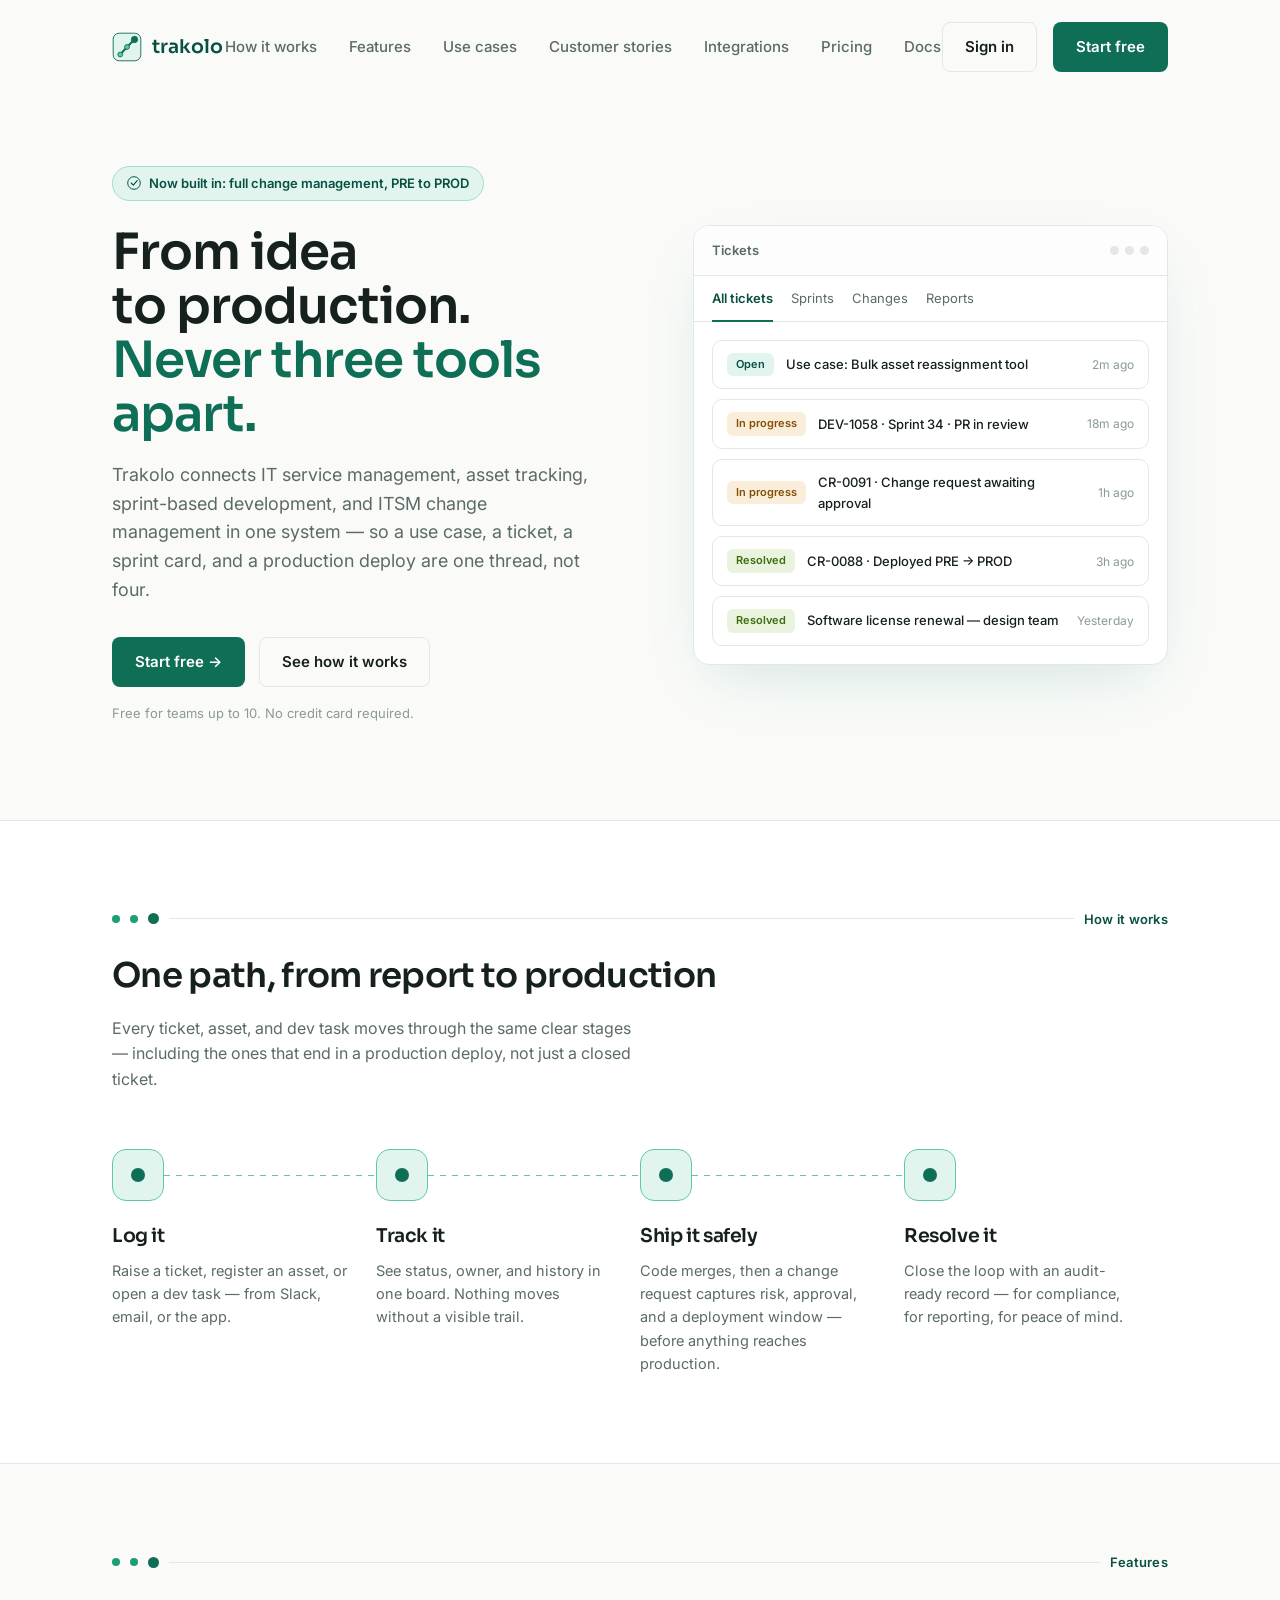
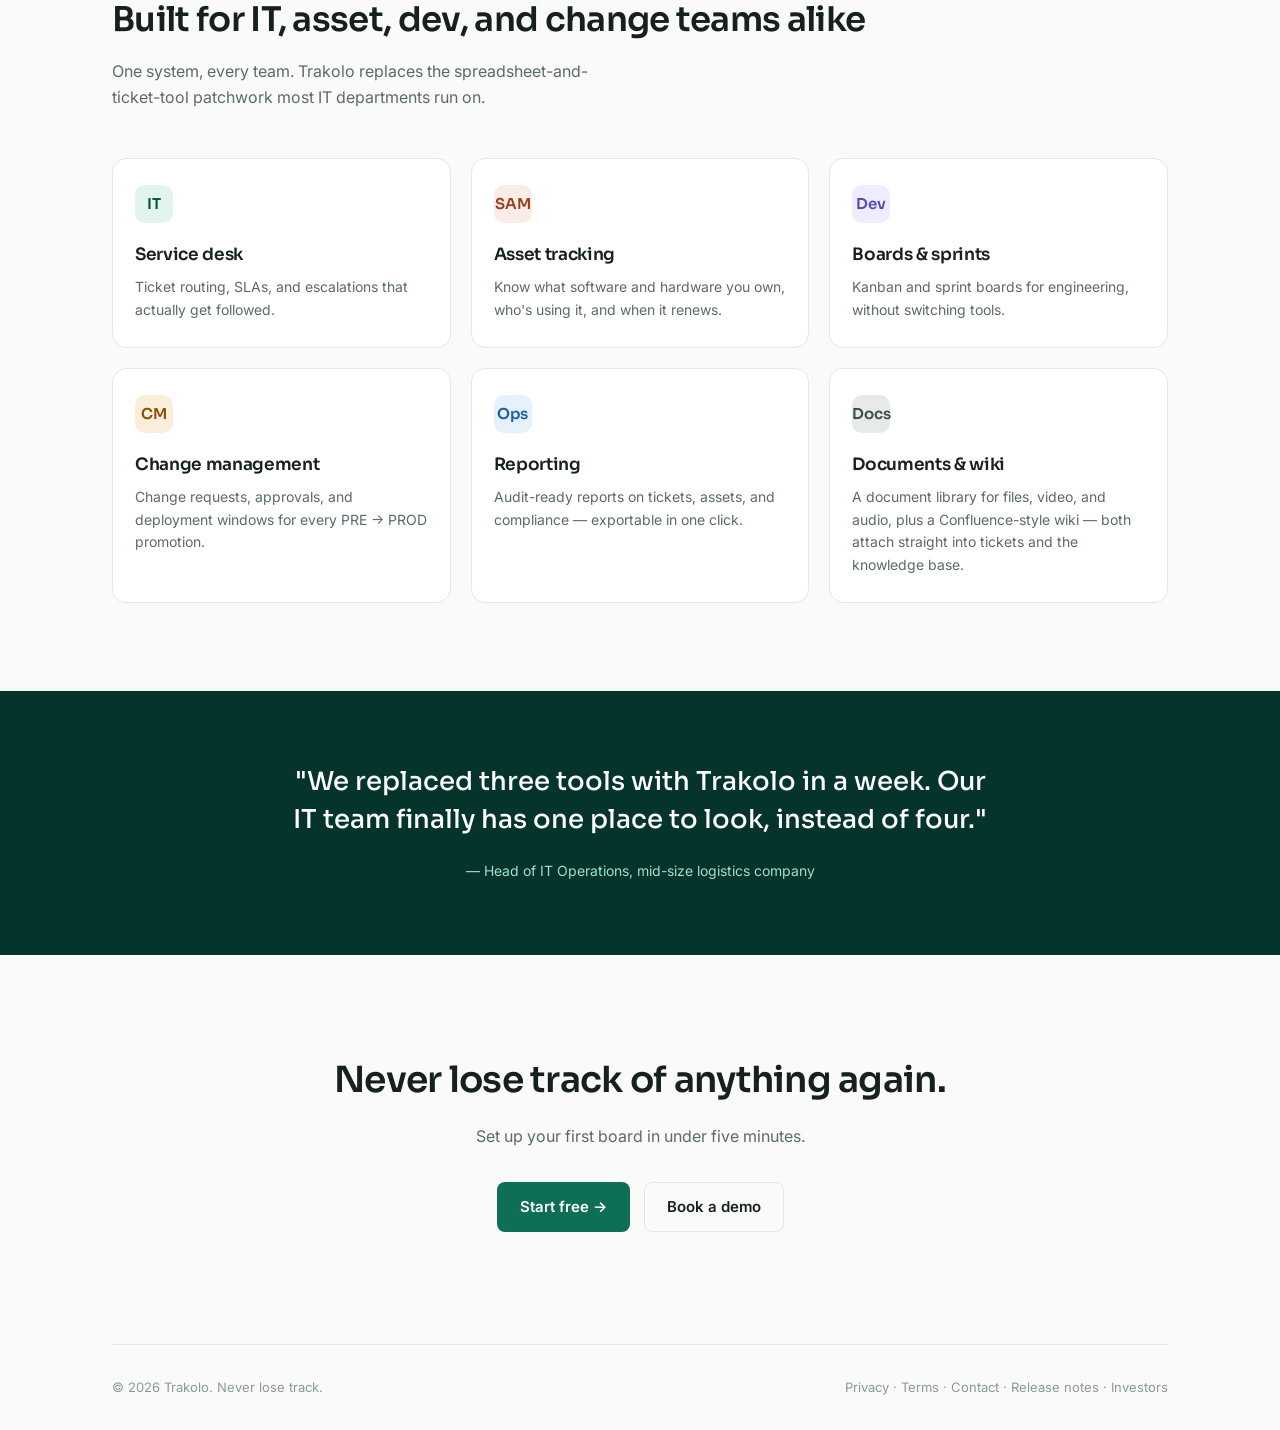
==== index.html @ cc6a061b "Add marketing website content, ported from the product mockup Pages: index, how-it-works, features, " ====
<!DOCTYPE html>
<html lang="en">
<head>
<meta charset="UTF-8">
<meta name="viewport" content="width=device-width, initial-scale=1.0">
<title>Trakolo — Never lose track</title>
<link rel="preconnect" href="https://fonts.googleapis.com">
<link rel="stylesheet" href="https://fonts.googleapis.com/css2?family=Sora:wght@500;600;700&family=Inter:wght@400;500;600&display=swap">
<style>
  :root {
    --ink: #16211D;
    --ink-soft: #5B6B65;
    --ink-faint: #8B9A94;
    --paper: #FAFBF9;
    --panel: #FFFFFF;
    --line: #E3E8E4;
    --teal-900: #04342C;
    --teal-800: #085041;
    --teal-600: #0F6E56;
    --teal-400: #1D9E75;
    --teal-200: #5DCAA5;
    --teal-100: #9FE1CB;
    --teal-50: #E1F5EE;
    --coral: #D85A30;
  }
  * { box-sizing: border-box; margin: 0; padding: 0; }
  html { scroll-behavior: smooth; }
  @media (prefers-reduced-motion: reduce) {
    html { scroll-behavior: auto; }
    * { animation: none !important; transition: none !important; }
  }
  body {
    font-family: 'Inter', -apple-system, BlinkMacSystemFont, 'Segoe UI', sans-serif;
    background: var(--paper);
    color: var(--ink);
    line-height: 1.6;
  }
  a { color: inherit; text-decoration: none; }
  :focus-visible { outline: 2px solid var(--teal-600); outline-offset: 3px; }
  .wrap { max-width: 1120px; margin: 0 auto; padding: 0 32px; }
  h1, h2, h3 { font-family: 'Sora', sans-serif; font-weight: 600; letter-spacing: -0.02em; }
  .btn {
    display: inline-flex; align-items: center; gap: 8px;
    padding: 12px 22px; border-radius: 8px; font-weight: 600; font-size: 15px;
    border: 1.5px solid transparent; cursor: pointer;
  }
  .btn-primary { background: var(--teal-600); color: #fff; }
  .btn-primary:hover { background: var(--teal-800); }
  .btn-ghost { border-color: var(--line); color: var(--ink); background: transparent; }
  .btn-ghost:hover { border-color: var(--teal-600); color: var(--teal-600); }

  /* Nav */
  nav {
    display: flex; align-items: center; justify-content: space-between;
    padding: 22px 0; position: relative;
  }
  .logo { display: flex; align-items: center; gap: 10px; font-weight: 600; font-size: 19px; color: var(--teal-800); font-family: 'Sora', sans-serif; }
  .nav-links { display: flex; gap: 32px; font-size: 15px; color: var(--ink-soft); font-weight: 500; }
  .nav-actions { display: flex; align-items: center; gap: 16px; }
  .nav-toggle { display: none; background: none; border: 1px solid var(--line); border-radius: 8px; font-size: 18px; line-height: 1; width: 40px; height: 40px; align-items: center; justify-content: center; cursor: pointer; color: var(--ink); }
  .nav-signin-mobile { display: none; }

  /* Hero */
  .hero {
    padding: 72px 0 96px;
    position: relative;
    overflow: hidden;
  }
  .hero-inner {
    display: grid; grid-template-columns: 1.05fr 0.95fr; gap: 56px; align-items: center;
  }
  .eyebrow {
    display: inline-flex; align-items: center; gap: 8px;
    font-size: 13px; font-weight: 600; color: var(--teal-800);
    background: var(--teal-50); border: 1px solid var(--teal-100);
    padding: 6px 14px; border-radius: 999px; margin-bottom: 24px;
  }
  .hero h1 { font-size: 50px; line-height: 1.08; margin-bottom: 20px; }
  .hero h1 span { color: var(--teal-600); }
  .hero p.lead { font-size: 18px; color: var(--ink-soft); max-width: 480px; margin-bottom: 32px; }
  .hero-actions { display: flex; gap: 14px; margin-bottom: 16px; }
  .hero-note { font-size: 13px; color: var(--ink-faint); }

  /* Hero visual: dashboard mock */
  .hero-visual {
    background: var(--panel); border: 1px solid var(--line); border-radius: 16px;
    box-shadow: 0 24px 60px -20px rgba(15, 110, 86, 0.18);
    overflow: hidden;
  }
  .mock-header {
    display: flex; align-items: center; justify-content: space-between;
    padding: 14px 18px; border-bottom: 1px solid var(--line); background: #FCFDFC;
  }
  .mock-header .dots { display: flex; gap: 6px; }
  .mock-header .dots span { width: 9px; height: 9px; border-radius: 50%; background: var(--line); }
  .mock-tabs { display: flex; gap: 18px; padding: 12px 18px; border-bottom: 1px solid var(--line); font-size: 13px; color: var(--ink-soft); }
  .mock-tabs .active { color: var(--teal-800); font-weight: 600; border-bottom: 2px solid var(--teal-600); padding-bottom: 8px; margin-bottom: -13px; }
  .mock-body { padding: 18px; display: flex; flex-direction: column; gap: 10px; }
  .mock-row {
    display: flex; align-items: center; gap: 12px;
    padding: 12px 14px; border: 1px solid var(--line); border-radius: 10px; font-size: 13px;
  }
  .mock-row .badge {
    font-size: 11px; font-weight: 600; padding: 3px 9px; border-radius: 6px;
  }
  .badge-open { background: var(--teal-50); color: var(--teal-800); }
  .badge-progress { background: #FAEEDA; color: #854F0B; }
  .badge-done { background: #EAF3DE; color: #3B6D11; }
  .mock-row .title { flex: 1; color: var(--ink); font-weight: 500; }
  .mock-row .meta { color: var(--ink-faint); font-size: 12px; }

  /* Path signature divider */
  .path-track {
    display: flex; align-items: center; gap: 10px; margin: 0 0 20px;
  }
  .path-track .node { width: 8px; height: 8px; border-radius: 50%; background: var(--teal-400); }
  .path-track .node.end { width: 11px; height: 11px; background: var(--teal-600); }
  .path-track .rule { flex: 1; height: 1px; background: var(--line); }
  .path-track .tag { font-size: 13px; font-weight: 600; color: var(--teal-800); letter-spacing: 0.02em; }

  /* How it works */
  .how {
    padding: 88px 0; background: var(--panel); border-top: 1px solid var(--line); border-bottom: 1px solid var(--line);
  }
  .how h2 { font-size: 34px; margin-bottom: 12px; }
  .how > .wrap > p { color: var(--ink-soft); font-size: 16px; max-width: 520px; margin-bottom: 56px; }
  .stages { display: grid; grid-template-columns: repeat(4, 1fr); gap: 0; position: relative; }
  .stage { position: relative; padding: 0 28px 0 0; }
  .stage-icon {
    width: 52px; height: 52px; border-radius: 14px; background: var(--teal-50); border: 1.5px solid var(--teal-200);
    display: flex; align-items: center; justify-content: center; margin-bottom: 20px; position: relative; z-index: 1;
  }
  .stage-icon .dot { width: 14px; height: 14px; border-radius: 50%; background: var(--teal-600); }
  .stage h3 { font-size: 19px; margin-bottom: 8px; }
  .stage p { font-size: 14.5px; color: var(--ink-soft); }
  .stage-connector {
    position: absolute; top: 26px; left: 52px; right: -28px; height: 1.5px;
    background: repeating-linear-gradient(90deg, var(--teal-200) 0 6px, transparent 6px 12px);
  }
  .stage:last-child .stage-connector { display: none; }

  /* Features */
  .features { padding: 88px 0; }
  .features h2 { font-size: 34px; margin-bottom: 12px; }
  .features > .wrap > p { color: var(--ink-soft); font-size: 16px; max-width: 520px; margin-bottom: 48px; }
  .feature-grid { display: grid; grid-template-columns: repeat(3, 1fr); gap: 20px; }
  @media (max-width: 960px) and (min-width: 861px) {
    .feature-grid { grid-template-columns: repeat(2, 1fr); }
  }
  .feature-card {
    background: var(--panel); border: 1px solid var(--line); border-radius: 14px; padding: 26px 22px;
  }
  .feature-card .fi {
    width: 38px; height: 38px; border-radius: 10px; margin-bottom: 18px;
    display: flex; align-items: center; justify-content: center;
    font-family: 'Sora', sans-serif; font-weight: 600; font-size: 15px;
  }
  .fi-teal { background: var(--teal-50); color: var(--teal-800); }
  .fi-coral { background: #FAECE7; color: #993C1D; }
  .fi-purple { background: #EEEDFE; color: #534AB7; }
  .fi-blue { background: #E6F1FB; color: #185FA5; }
  .fi-amber { background: #FAEEDA; color: #854F0B; }
  .fi-slate { background: #E7EAE9; color: #3A4D46; }
  .feature-card h3 { font-size: 17px; margin-bottom: 8px; }
  .feature-card p { font-size: 14px; color: var(--ink-soft); }

  /* Quote band */
  .quote-band {
    background: var(--teal-900); color: #fff; padding: 72px 0;
  }
  .quote-band .wrap { max-width: 760px; text-align: center; }
  .quote-band blockquote { font-family: 'Sora', sans-serif; font-size: 26px; font-weight: 500; line-height: 1.45; margin-bottom: 22px; }
  .quote-band .attrib { color: var(--teal-100); font-size: 14px; }

  /* Final CTA */
  .cta-final { padding: 96px 0; text-align: center; }
  .cta-final h2 { font-size: 36px; margin-bottom: 16px; }
  .cta-final p { color: var(--ink-soft); font-size: 16px; margin-bottom: 32px; }
  .cta-final .hero-actions { justify-content: center; }

  footer {
    border-top: 1px solid var(--line); padding: 32px 0; 
    display: flex; align-items: center; justify-content: space-between;
    font-size: 13px; color: var(--ink-faint);
  }

  @media (max-width: 860px) {
    .hero-inner { grid-template-columns: 1fr; }
    .hero h1 { font-size: 36px; }
    .stages, .feature-grid { grid-template-columns: 1fr; gap: 32px; }
    .stage-connector { display: none; }
    .nav-toggle { display: inline-flex; }
    .nav-actions .btn-ghost { display: none; }
    .nav-links {
      display: none; flex-direction: column; gap: 0;
      position: absolute; top: 100%; left: 32px; right: 32px;
      background: var(--panel); border: 1px solid var(--line); border-radius: 12px;
      padding: 6px 18px; box-shadow: 0 16px 32px -16px rgba(15,33,25,0.22); z-index: 60;
    }
    .nav-links.open { display: flex; }
    .nav-links a { padding: 13px 0; border-bottom: 1px solid var(--line); }
    .nav-links a:last-child { border-bottom: none; }
    .nav-signin-mobile { display: block; font-weight: 600; color: var(--teal-800); }
  }
</style>
</head>
<body>

<div class="wrap">
  <nav>
    <a href="index.html" class="logo">
      <svg width="30" height="30" viewBox="0 0 200 200"><rect x="8" y="8" width="184" height="184" rx="40" fill="#E1F5EE" stroke="#0F6E56" stroke-width="6"/><path d="M55,150 L100,100 L150,50" fill="none" stroke="#0F6E56" stroke-width="13" stroke-linecap="round" stroke-linejoin="round"/><circle cx="55" cy="150" r="16" fill="#5DCAA5" stroke="#0F6E56" stroke-width="6"/><circle cx="100" cy="100" r="16" fill="#5DCAA5" stroke="#0F6E56" stroke-width="6"/><circle cx="150" cy="50" r="21" fill="#0F6E56" stroke="#0F6E56" stroke-width="6"/></svg>
      trakolo
    </a>
    <div class="nav-links">
      <a href="how-it-works.html">How it works</a>
      <a href="features.html">Features</a>
      <a href="use-cases.html">Use cases</a>
      <a href="customer-stories.html">Customer stories</a>
      <a href="integrations.html">Integrations</a>
      <a href="pricing.html">Pricing</a>
      <a href="docs.html">Docs</a>
      <a href="https://portal.trakolo.com/login" class="nav-signin-mobile">Sign in</a>
    </div>
    <button class="nav-toggle" aria-label="Toggle menu" aria-expanded="false">☰</button>
    <div class="nav-actions">
      <a href="https://portal.trakolo.com/login" class="btn btn-ghost">Sign in</a>
      <a href="https://portal.trakolo.com/login" class="btn btn-primary">Start free</a>
    </div>
  </nav>
</div>

<section class="hero">
  <div class="wrap hero-inner">
    <div>
      <div class="eyebrow">
        <svg width="14" height="14" viewBox="0 0 200 200"><circle cx="100" cy="100" r="90" fill="none" stroke="#085041" stroke-width="14"/><path d="M60,100 L90,130 L145,65" fill="none" stroke="#085041" stroke-width="16" stroke-linecap="round" stroke-linejoin="round"/></svg>
        Now built in: full change management, PRE to PROD
      </div>
      <h1>From idea<br>to production.<br><span>Never three tools apart.</span></h1>
      <p class="lead">Trakolo connects IT service management, asset tracking, sprint-based development, and ITSM change management in one system — so a use case, a ticket, a sprint card, and a production deploy are one thread, not four.</p>
      <div class="hero-actions">
        <a href="https://portal.trakolo.com/login" class="btn btn-primary">Start free →</a>
        <a href="how-it-works.html" class="btn btn-ghost">See how it works</a>
      </div>
      <p class="hero-note">Free for teams up to 10. No credit card required.</p>
    </div>

    <div class="hero-visual">
      <div class="mock-header">
        <span style="font-size:13px; font-weight:600; color:var(--ink-soft);">Tickets</span>
        <div class="dots"><span></span><span></span><span></span></div>
      </div>
      <div class="mock-tabs">
        <span class="active">All tickets</span>
        <span>Sprints</span>
        <span>Changes</span>
        <span>Reports</span>
      </div>
      <div class="mock-body">
        <div class="mock-row"><span class="badge badge-open">Open</span><span class="title">Use case: Bulk asset reassignment tool</span><span class="meta">2m ago</span></div>
        <div class="mock-row"><span class="badge badge-progress">In progress</span><span class="title">DEV-1058 · Sprint 34 · PR in review</span><span class="meta">18m ago</span></div>
        <div class="mock-row"><span class="badge badge-progress">In progress</span><span class="title">CR-0091 · Change request awaiting approval</span><span class="meta">1h ago</span></div>
        <div class="mock-row"><span class="badge badge-done">Resolved</span><span class="title">CR-0088 · Deployed PRE → PROD</span><span class="meta">3h ago</span></div>
        <div class="mock-row"><span class="badge badge-done">Resolved</span><span class="title">Software license renewal — design team</span><span class="meta">Yesterday</span></div>
      </div>
    </div>
  </div>
</section>

<section class="how" id="how">
  <div class="wrap">
    <div class="path-track">
      <div class="node"></div><div class="node"></div><div class="node end"></div>
      <div class="rule"></div>
      <span class="tag">How it works</span>
    </div>
    <h2>One path, from report to production</h2>
    <p>Every ticket, asset, and dev task moves through the same clear stages — including the ones that end in a production deploy, not just a closed ticket.</p>

    <div class="stages">
      <div class="stage">
        <div class="stage-connector"></div>
        <div class="stage-icon"><div class="dot"></div></div>
        <h3>Log it</h3>
        <p>Raise a ticket, register an asset, or open a dev task — from Slack, email, or the app.</p>
      </div>
      <div class="stage">
        <div class="stage-connector"></div>
        <div class="stage-icon"><div class="dot"></div></div>
        <h3>Track it</h3>
        <p>See status, owner, and history in one board. Nothing moves without a visible trail.</p>
      </div>
      <div class="stage">
        <div class="stage-connector"></div>
        <div class="stage-icon"><div class="dot"></div></div>
        <h3>Ship it safely</h3>
        <p>Code merges, then a change request captures risk, approval, and a deployment window — before anything reaches production.</p>
      </div>
      <div class="stage">
        <div class="stage-icon"><div class="dot"></div></div>
        <h3>Resolve it</h3>
        <p>Close the loop with an audit-ready record — for compliance, for reporting, for peace of mind.</p>
      </div>
    </div>
  </div>
</section>

<section class="features" id="features">
  <div class="wrap">
    <div class="path-track">
      <div class="node"></div><div class="node"></div><div class="node end"></div>
      <div class="rule"></div>
      <span class="tag">Features</span>
    </div>
    <h2>Built for IT, asset, dev, and change teams alike</h2>
    <p>One system, every team. Trakolo replaces the spreadsheet-and-ticket-tool patchwork most IT departments run on.</p>

    <div class="feature-grid">
      <div class="feature-card">
        <div class="fi fi-teal">IT</div>
        <h3>Service desk</h3>
        <p>Ticket routing, SLAs, and escalations that actually get followed.</p>
      </div>
      <div class="feature-card">
        <div class="fi fi-coral">SAM</div>
        <h3>Asset tracking</h3>
        <p>Know what software and hardware you own, who's using it, and when it renews.</p>
      </div>
      <div class="feature-card">
        <div class="fi fi-purple">Dev</div>
        <h3>Boards &amp; sprints</h3>
        <p>Kanban and sprint boards for engineering, without switching tools.</p>
      </div>
      <div class="feature-card">
        <div class="fi fi-amber">CM</div>
        <h3>Change management</h3>
        <p>Change requests, approvals, and deployment windows for every PRE → PROD promotion.</p>
      </div>
      <div class="feature-card">
        <div class="fi fi-blue">Ops</div>
        <h3>Reporting</h3>
        <p>Audit-ready reports on tickets, assets, and compliance — exportable in one click.</p>
      </div>
      <div class="feature-card">
        <div class="fi fi-slate">Docs</div>
        <h3>Documents &amp; wiki</h3>
        <p>A document library for files, video, and audio, plus a Confluence-style wiki — both attach straight into tickets and the knowledge base.</p>
      </div>
    </div>
  </div>
</section>

<section class="quote-band">
  <div class="wrap">
    <blockquote>"We replaced three tools with Trakolo in a week. Our IT team finally has one place to look, instead of four."</blockquote>
    <p class="attrib">— Head of IT Operations, mid-size logistics company</p>
  </div>
</section>

<section class="cta-final">
  <div class="wrap">
    <h2>Never lose track of anything again.</h2>
    <p>Set up your first board in under five minutes.</p>
    <div class="hero-actions">
      <a href="https://portal.trakolo.com/login" class="btn btn-primary">Start free →</a>
      <a href="contact.html" class="btn btn-ghost">Book a demo</a>
    </div>
  </div>
</section>

<div class="wrap">
  <footer>
    <span>© 2026 Trakolo. Never lose track.</span>
    <span>Privacy · Terms · Contact · <a href="release-notes.html" style="color:inherit;">Release notes</a> · <a href="investors.html" style="color:inherit;">Investors</a></span>
  </footer>
</div>

<script src="nav.js" defer></script>
</body>
</html>
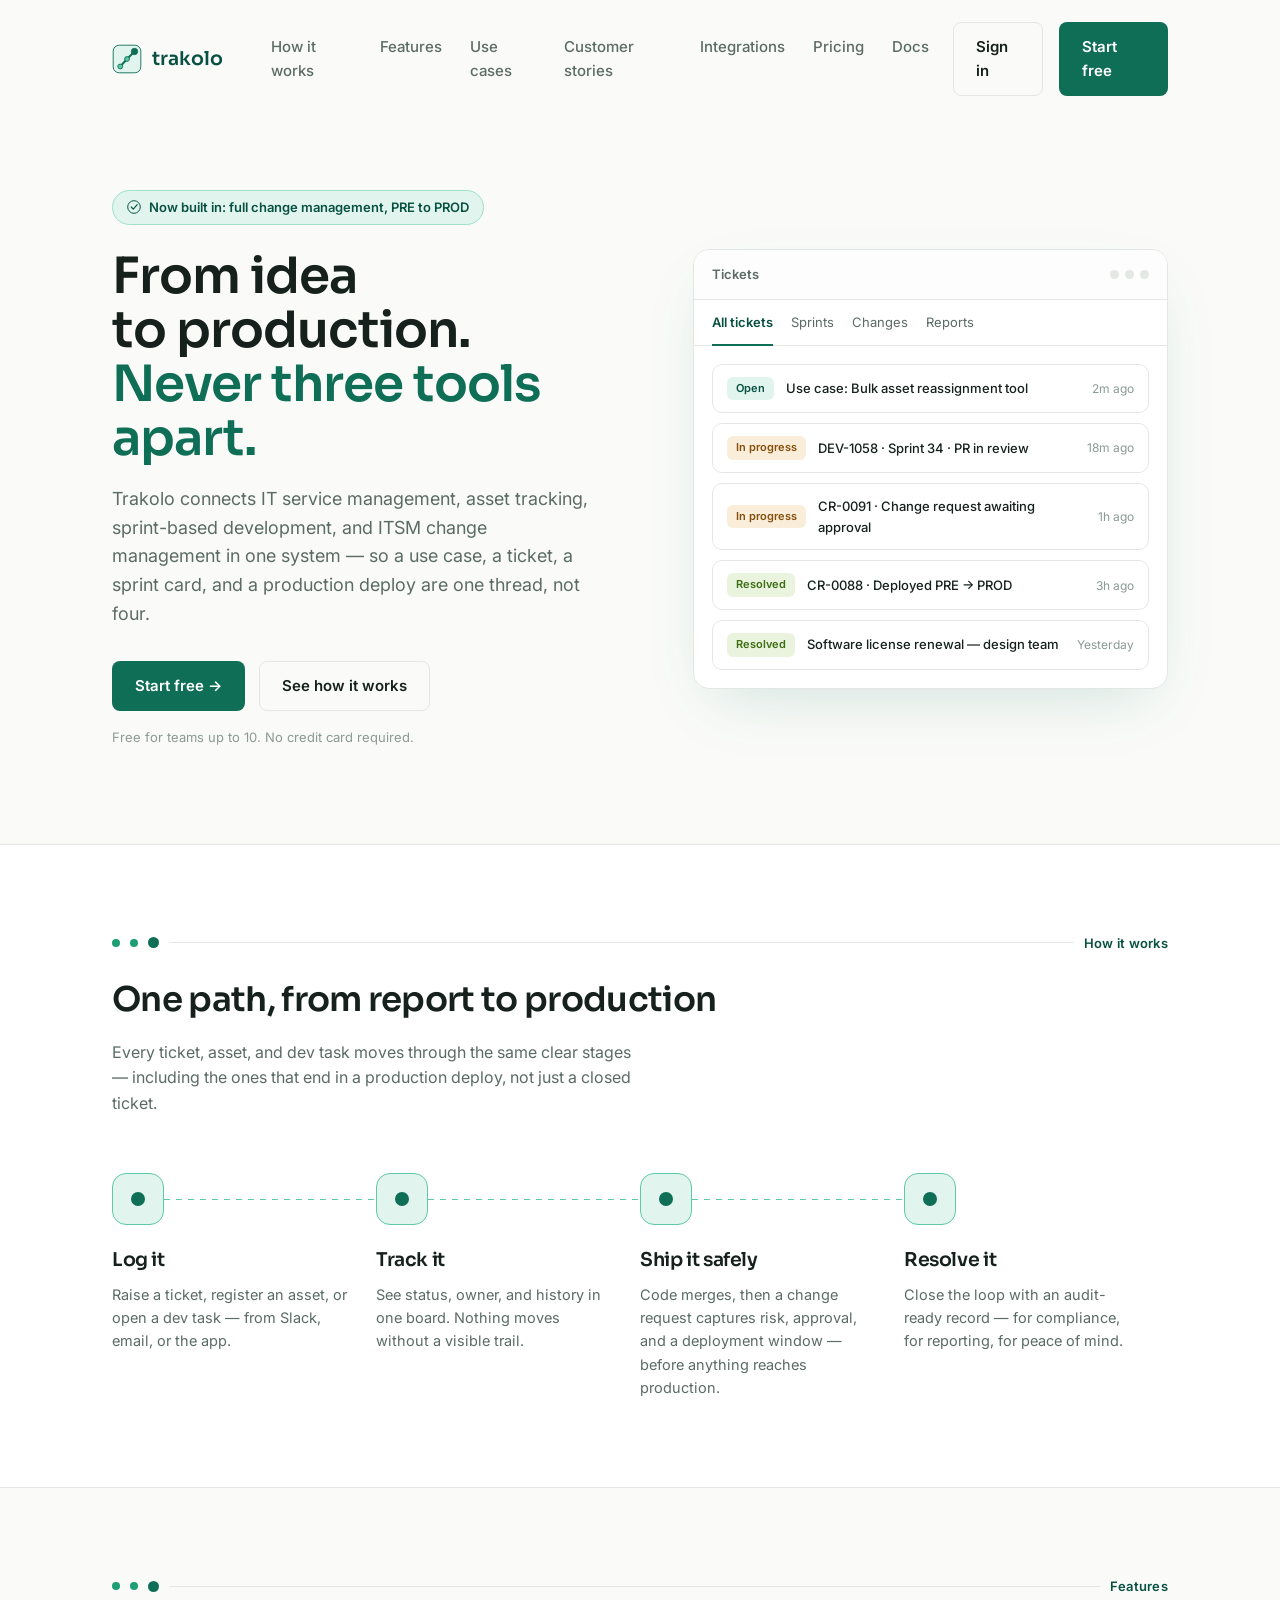
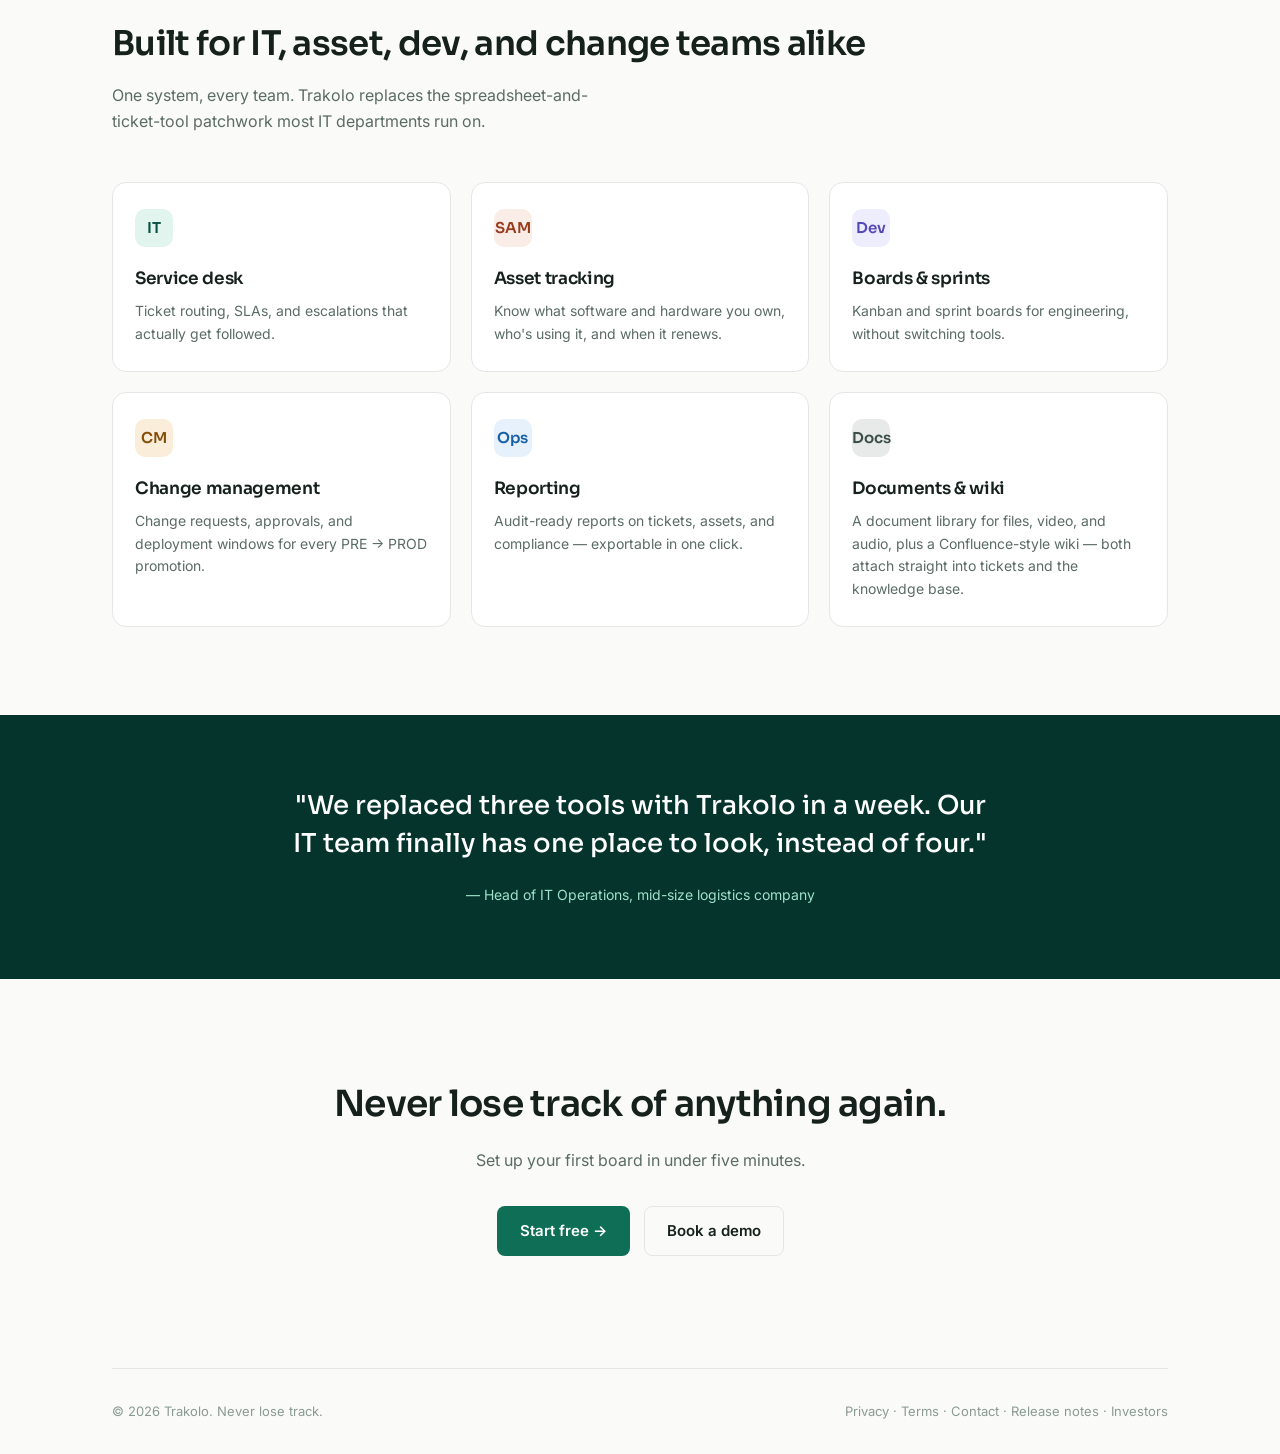
==== commit 03ed1d39: "Fix nav spacing — logo was crowding the first nav link justify-content: space-between on a 3-child f" ====
--- a/index.html
+++ b/index.html
@@ -51,12 +51,12 @@
 
   /* Nav */
   nav {
-    display: flex; align-items: center; justify-content: space-between;
+    display: flex; align-items: center;
     padding: 22px 0; position: relative;
   }
-  .logo { display: flex; align-items: center; gap: 10px; font-weight: 600; font-size: 19px; color: var(--teal-800); font-family: 'Sora', sans-serif; }
-  .nav-links { display: flex; gap: 32px; font-size: 15px; color: var(--ink-soft); font-weight: 500; }
-  .nav-actions { display: flex; align-items: center; gap: 16px; }
+  .logo { display: flex; align-items: center; gap: 10px; font-weight: 600; font-size: 19px; color: var(--teal-800); font-family: 'Sora', sans-serif; flex-shrink: 0; }
+  .nav-links { display: flex; gap: 28px; font-size: 15px; color: var(--ink-soft); font-weight: 500; margin-left: 48px; }
+  .nav-actions { display: flex; align-items: center; gap: 16px; margin-left: auto; padding-left: 24px; }
   .nav-toggle { display: none; background: none; border: 1px solid var(--line); border-radius: 8px; font-size: 18px; line-height: 1; width: 40px; height: 40px; align-items: center; justify-content: center; cursor: pointer; color: var(--ink); }
   .nav-signin-mobile { display: none; }
 
@@ -192,7 +192,7 @@
     .nav-toggle { display: inline-flex; }
     .nav-actions .btn-ghost { display: none; }
     .nav-links {
-      display: none; flex-direction: column; gap: 0;
+      display: none; flex-direction: column; gap: 0; margin-left: 0;
       position: absolute; top: 100%; left: 32px; right: 32px;
       background: var(--panel); border: 1px solid var(--line); border-radius: 12px;
       padding: 6px 18px; box-shadow: 0 16px 32px -16px rgba(15,33,25,0.22); z-index: 60;
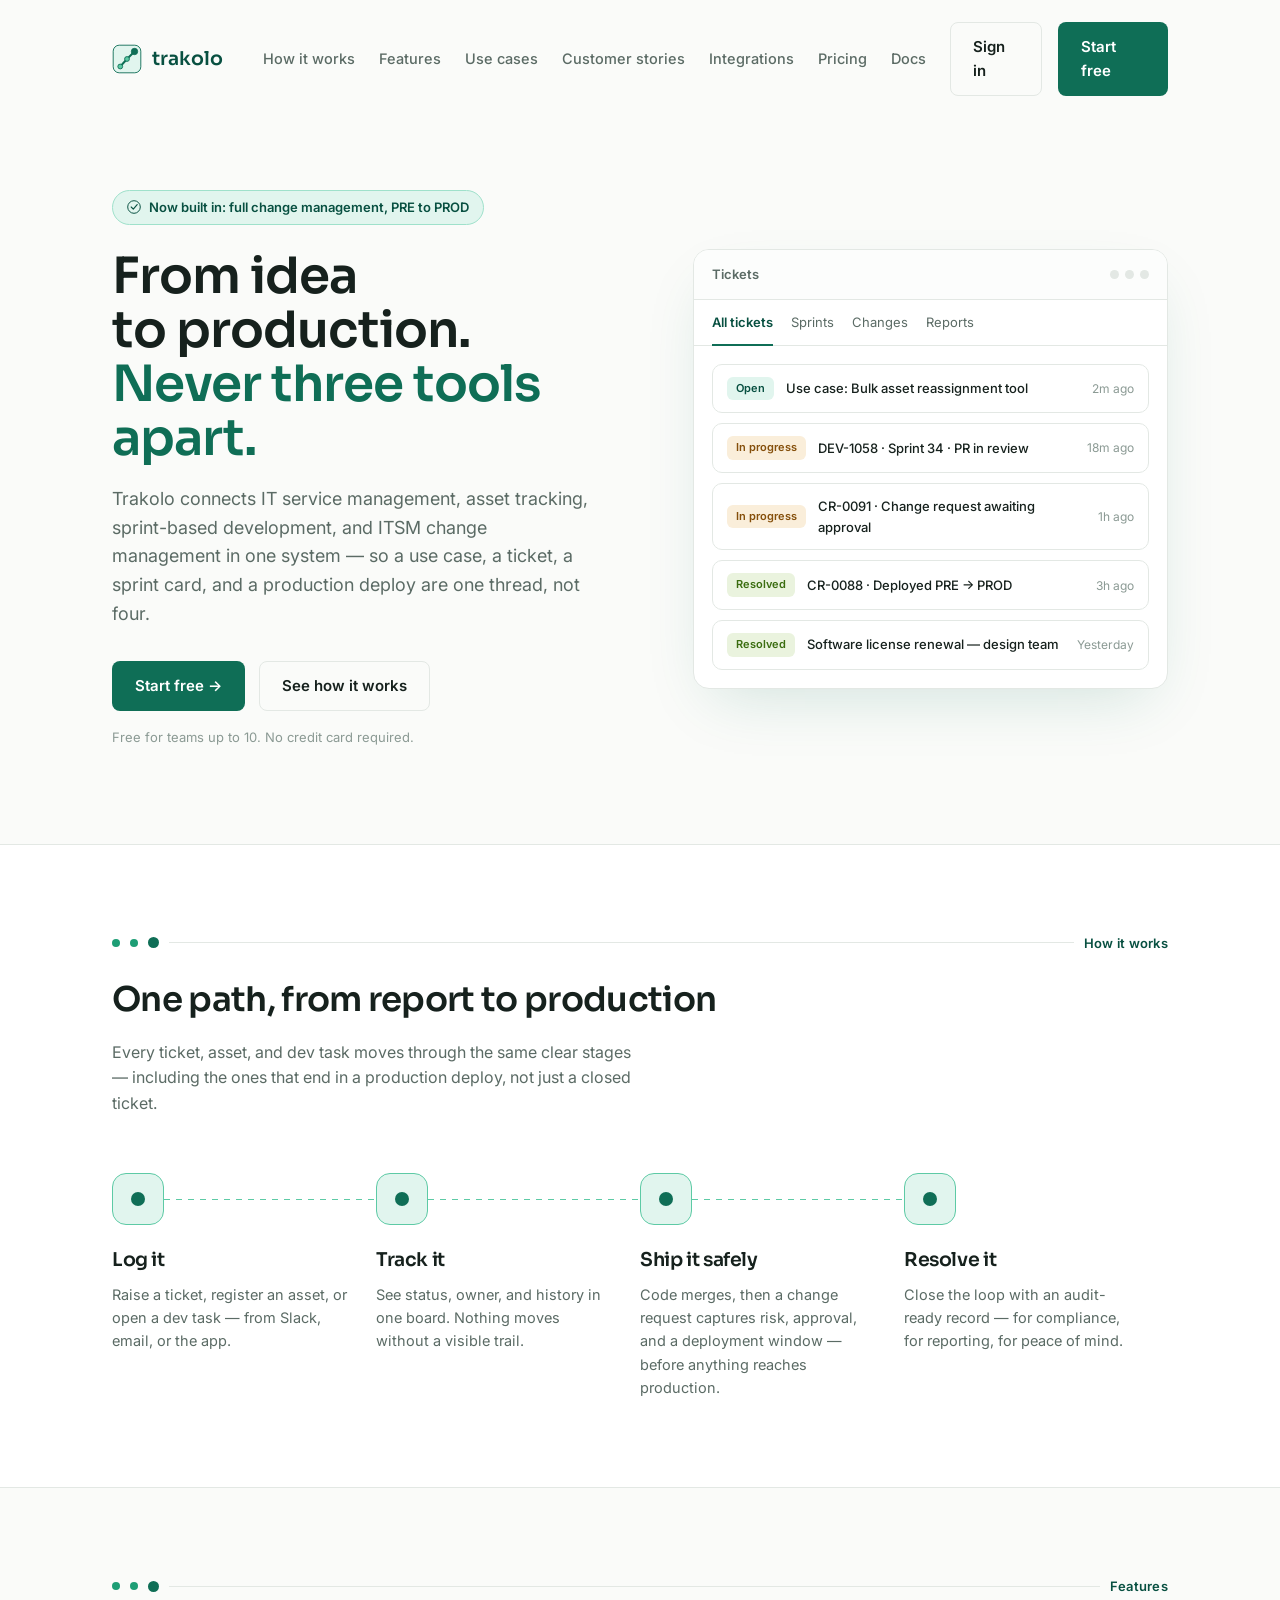
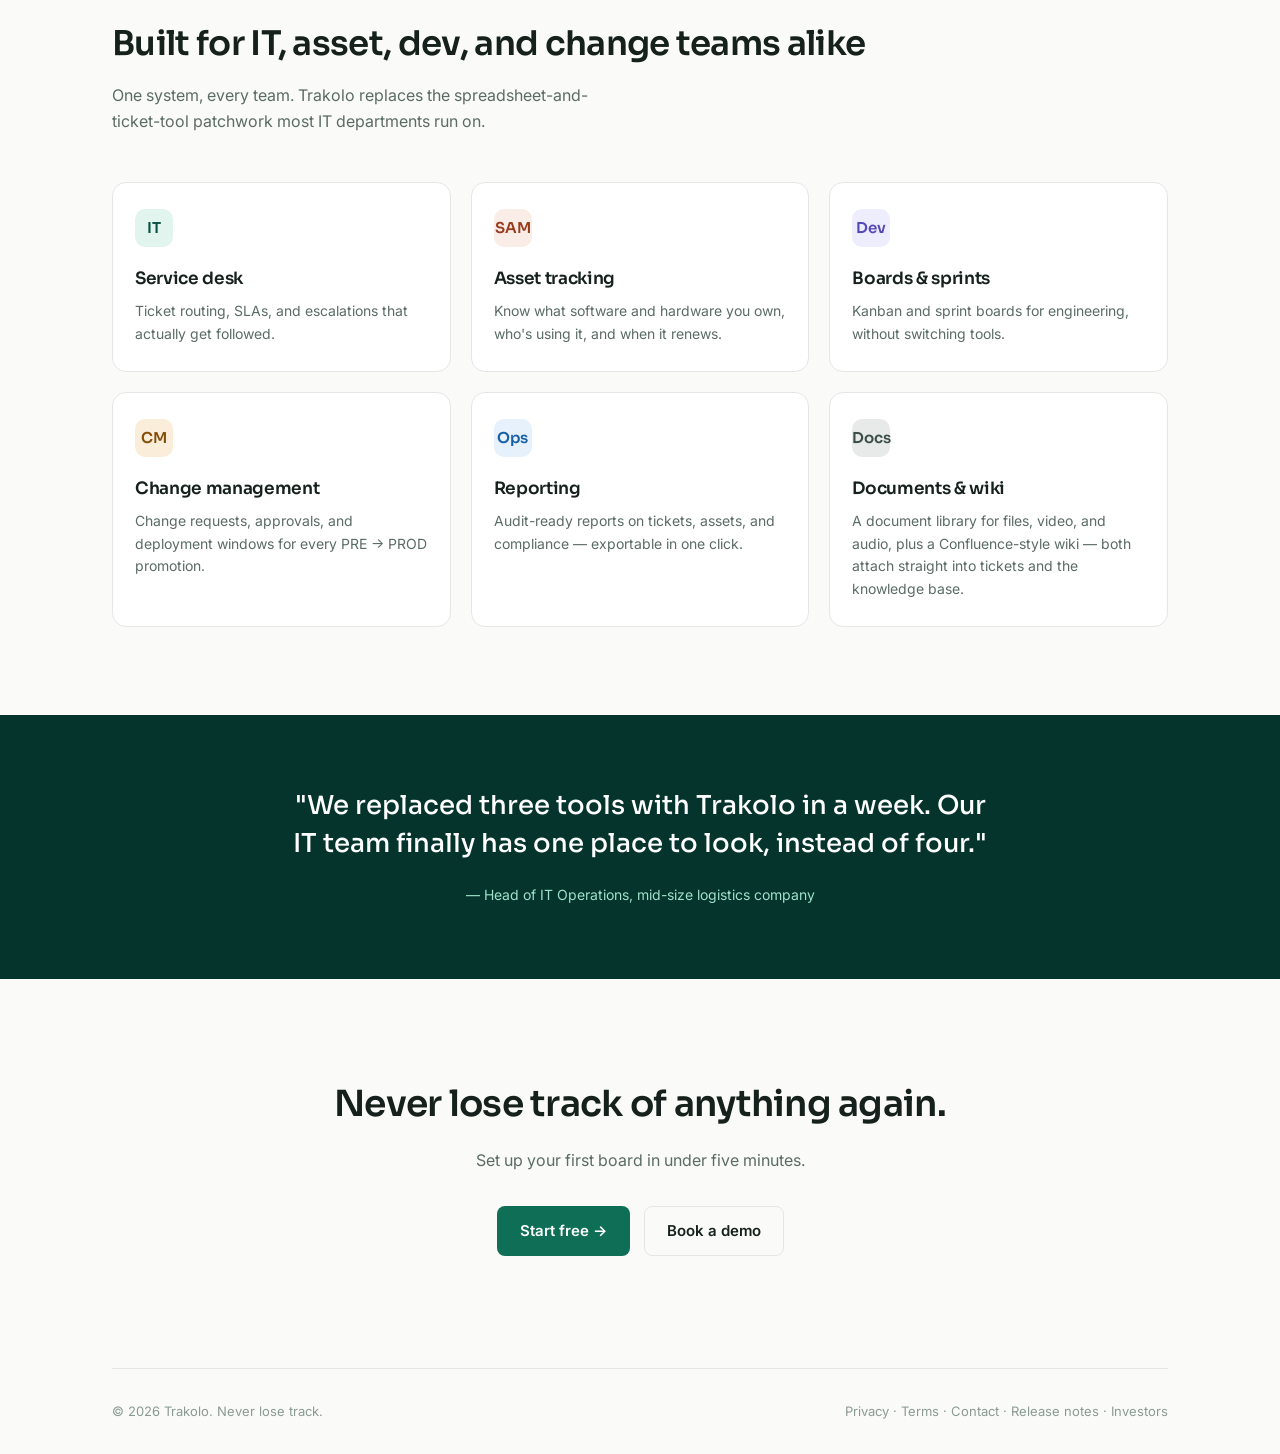
==== commit 6af945e1: "Fix nav wrapping in the 860-1180px range The hamburger breakpoint (860px) was narrower than the widt" ====
--- a/index.html
+++ b/index.html
@@ -55,7 +55,8 @@
     padding: 22px 0; position: relative;
   }
   .logo { display: flex; align-items: center; gap: 10px; font-weight: 600; font-size: 19px; color: var(--teal-800); font-family: 'Sora', sans-serif; flex-shrink: 0; }
-  .nav-links { display: flex; gap: 28px; font-size: 15px; color: var(--ink-soft); font-weight: 500; margin-left: 48px; }
+  .nav-links { display: flex; gap: 24px; font-size: 14.5px; color: var(--ink-soft); font-weight: 500; margin-left: 40px; }
+  .nav-links a { white-space: nowrap; }
   .nav-actions { display: flex; align-items: center; gap: 16px; margin-left: auto; padding-left: 24px; }
   .nav-toggle { display: none; background: none; border: 1px solid var(--line); border-radius: 8px; font-size: 18px; line-height: 1; width: 40px; height: 40px; align-items: center; justify-content: center; cursor: pointer; color: var(--ink); }
   .nav-signin-mobile { display: none; }
@@ -184,11 +185,10 @@
     font-size: 13px; color: var(--ink-faint);
   }
 
-  @media (max-width: 860px) {
-    .hero-inner { grid-template-columns: 1fr; }
-    .hero h1 { font-size: 36px; }
-    .stages, .feature-grid { grid-template-columns: 1fr; gap: 32px; }
-    .stage-connector { display: none; }
+  /* Nav collapses to the hamburger menu well before the full link set would
+     run out of room and wrap mid-link — intentionally wider than the
+     hero/feature layout breakpoint below. */
+  @media (max-width: 1180px) {
     .nav-toggle { display: inline-flex; }
     .nav-actions .btn-ghost { display: none; }
     .nav-links {
@@ -198,9 +198,16 @@
       padding: 6px 18px; box-shadow: 0 16px 32px -16px rgba(15,33,25,0.22); z-index: 60;
     }
     .nav-links.open { display: flex; }
-    .nav-links a { padding: 13px 0; border-bottom: 1px solid var(--line); }
+    .nav-links a { padding: 13px 0; border-bottom: 1px solid var(--line); white-space: normal; }
     .nav-links a:last-child { border-bottom: none; }
     .nav-signin-mobile { display: block; font-weight: 600; color: var(--teal-800); }
+  }
+
+  @media (max-width: 860px) {
+    .hero-inner { grid-template-columns: 1fr; }
+    .hero h1 { font-size: 36px; }
+    .stages, .feature-grid { grid-template-columns: 1fr; gap: 32px; }
+    .stage-connector { display: none; }
   }
 </style>
 </head>
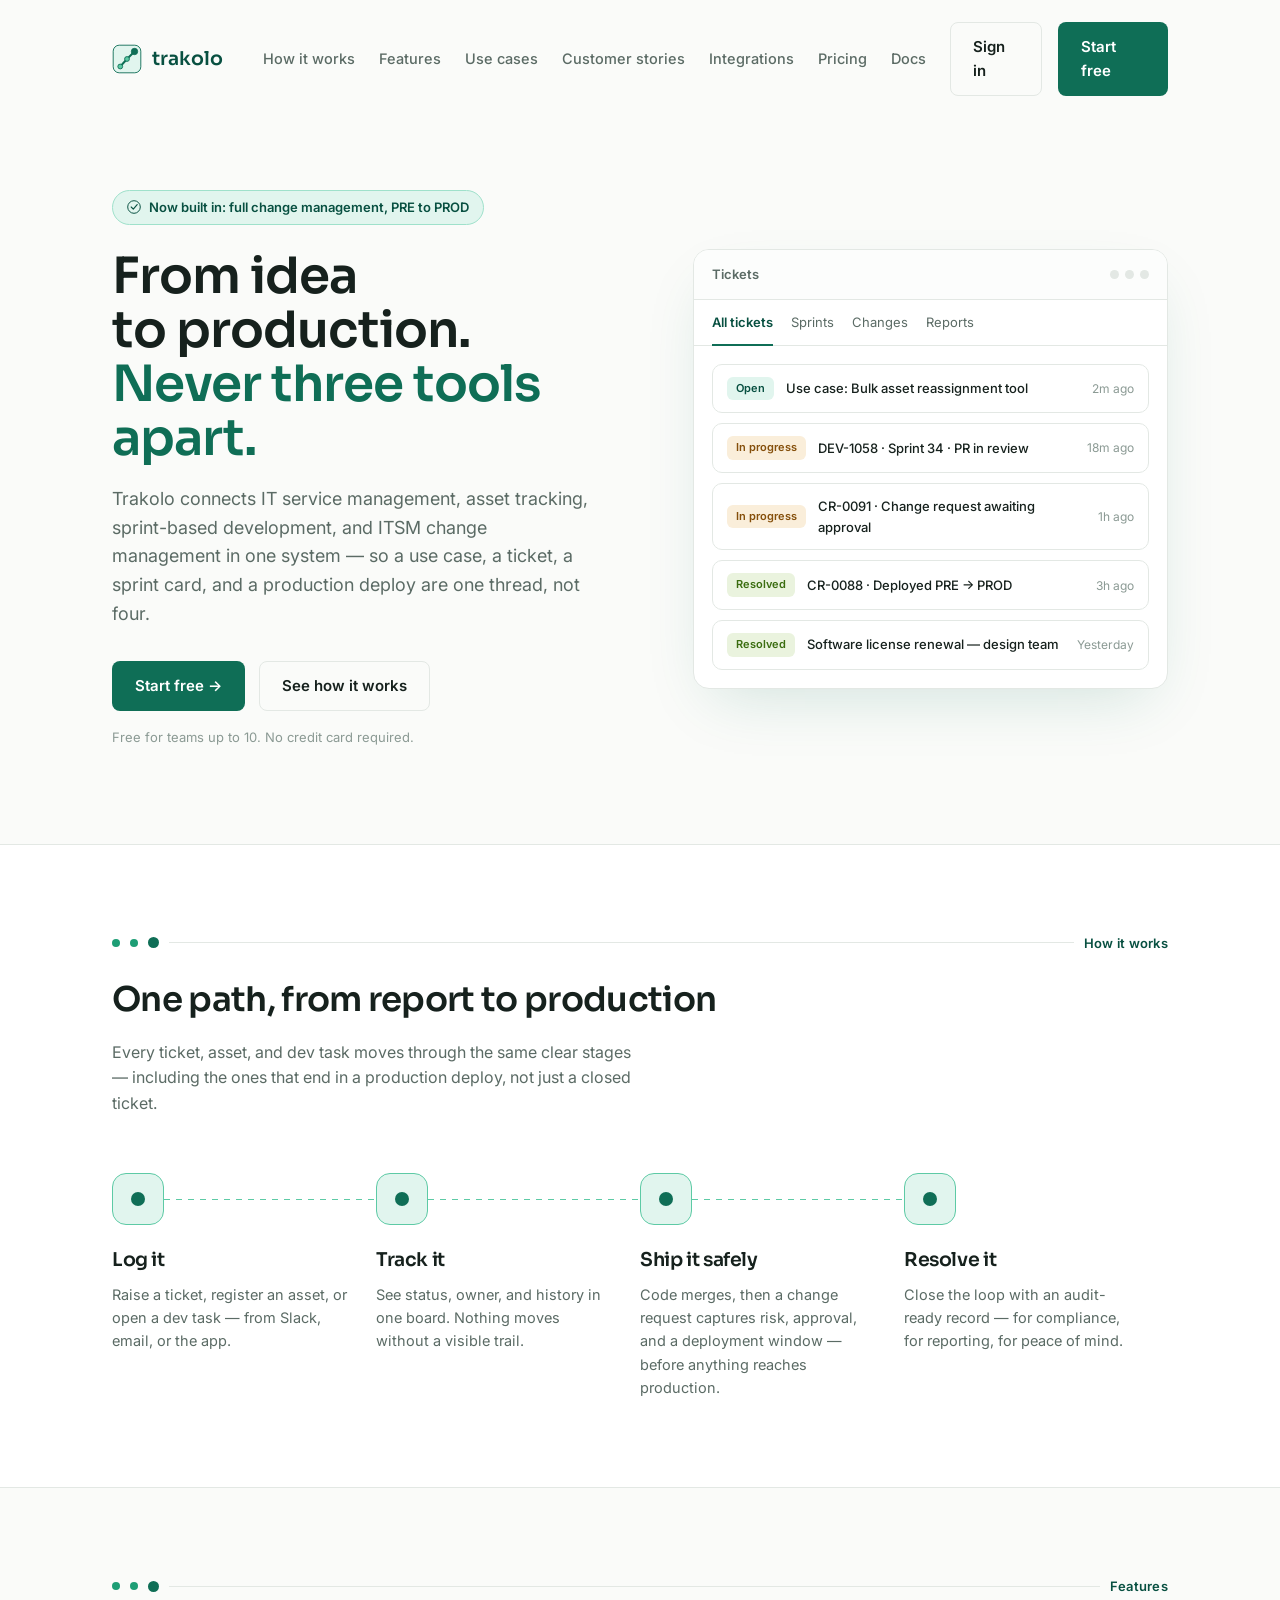
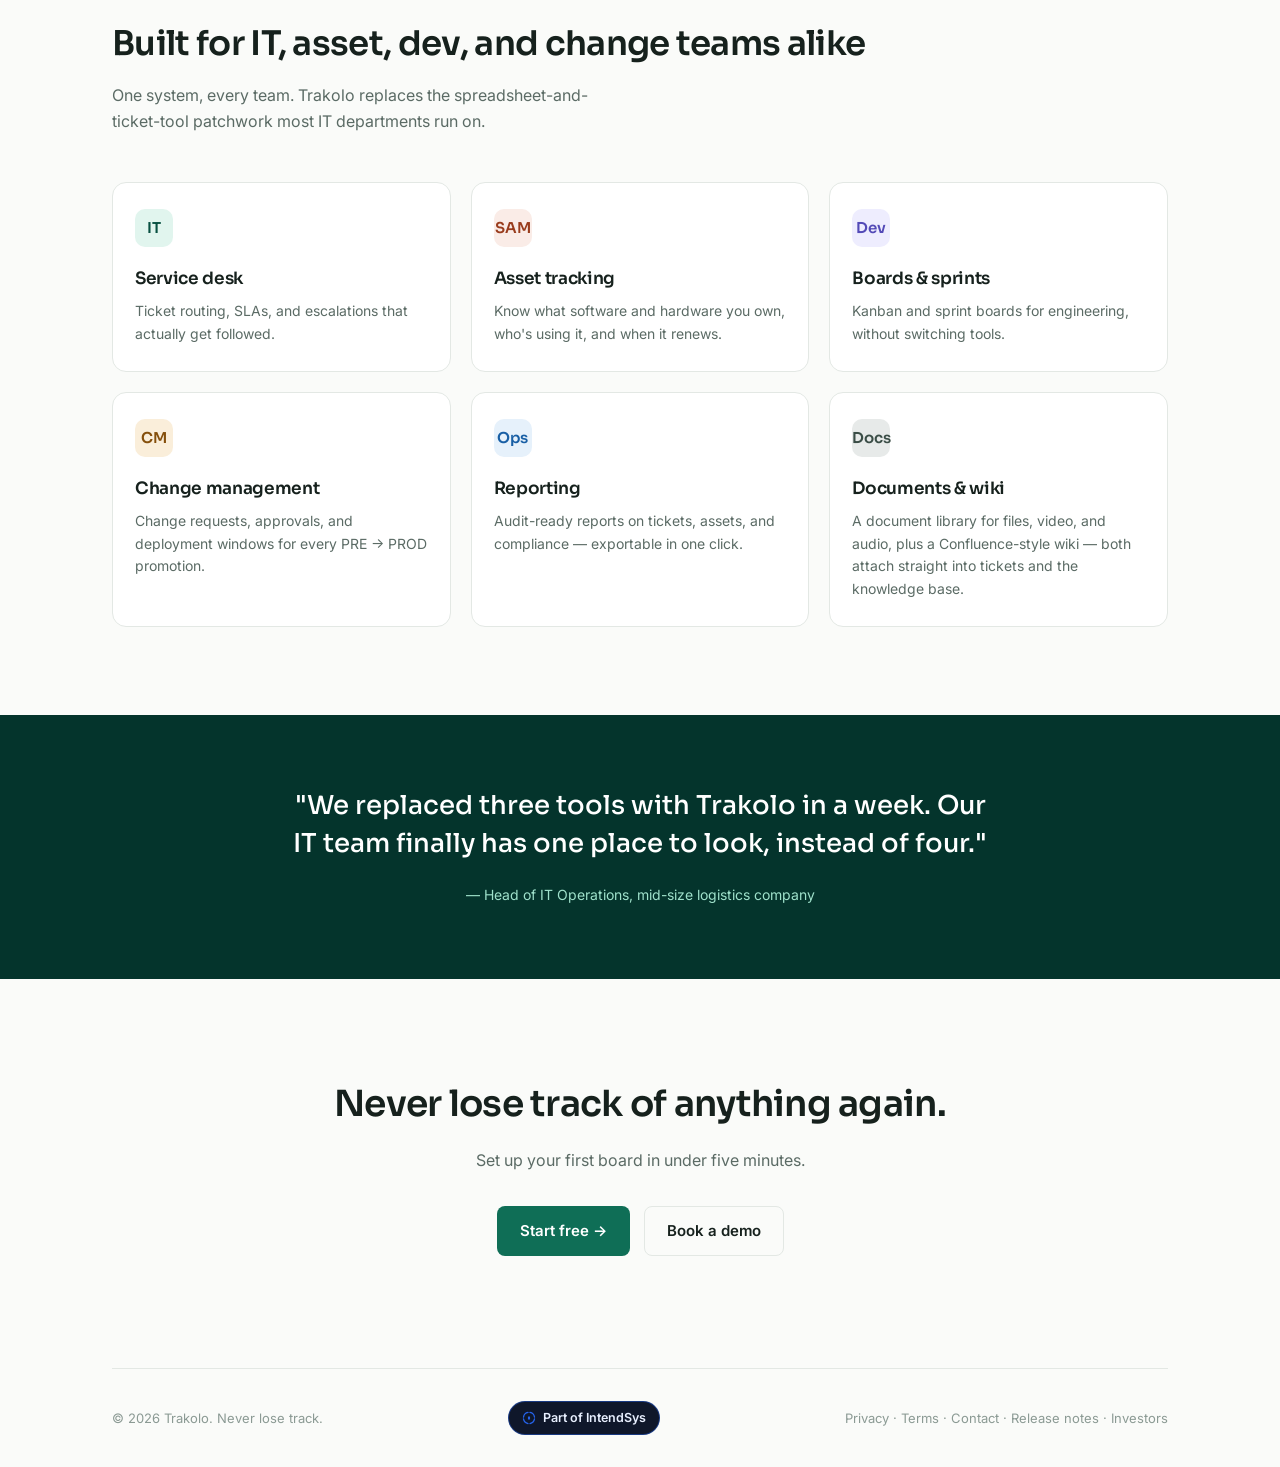
==== commit 27940e61: "Add a 'Part of IntendSys' footer badge linking to intendsys.com Kept in IntendSys's own navy/electri" ====
--- a/index.html
+++ b/index.html
@@ -180,10 +180,16 @@
   .cta-final .hero-actions { justify-content: center; }
 
   footer {
-    border-top: 1px solid var(--line); padding: 32px 0; 
-    display: flex; align-items: center; justify-content: space-between;
+    border-top: 1px solid var(--line); padding: 32px 0;
+    display: flex; flex-wrap: wrap; align-items: center; justify-content: space-between; gap: 14px;
     font-size: 13px; color: var(--ink-faint);
   }
+
+  /* Parent-company badge — intentionally kept in IntendSys's own palette
+     (navy/electric-blue/emerald), not Trakolo's teal. */
+  .intendsys-badge { display: inline-flex; align-items: center; gap: 7px; padding: 6px 13px; border-radius: 20px; background: #0F172A; color: #E8EFFE; font-weight: 600; font-size: 12.5px; border: 1px solid rgba(37,99,235,0.45); white-space: nowrap; }
+  .intendsys-badge:hover { border-color: #10B981; color: #fff; }
+  .intendsys-badge svg { width: 14px; height: 14px; color: #2563EB; flex-shrink: 0; }
 
   /* Nav collapses to the hamburger menu well before the full link set would
      run out of room and wrap mid-link — intentionally wider than the
@@ -379,6 +385,10 @@
 <div class="wrap">
   <footer>
     <span>© 2026 Trakolo. Never lose track.</span>
+    <a href="https://intendsys.com" class="intendsys-badge" target="_blank" rel="noopener">
+      <svg viewBox="0 0 100 100"><path d="M56.95 10.61A40 40 0 0189.39 43.05M89.39 56.95A40 40 0 0156.95 89.39M43.05 89.39A40 40 0 0110.61 56.95M10.61 43.05A40 40 0 0143.05 10.61" fill="none" stroke="currentColor" stroke-width="9" stroke-linecap="round"/><rect x="42.5" y="38.5" width="15" height="23" rx="2.2" fill="currentColor"/></svg>
+      Part of IntendSys
+    </a>
     <span>Privacy · Terms · Contact · <a href="release-notes.html" style="color:inherit;">Release notes</a> · <a href="investors.html" style="color:inherit;">Investors</a></span>
   </footer>
 </div>
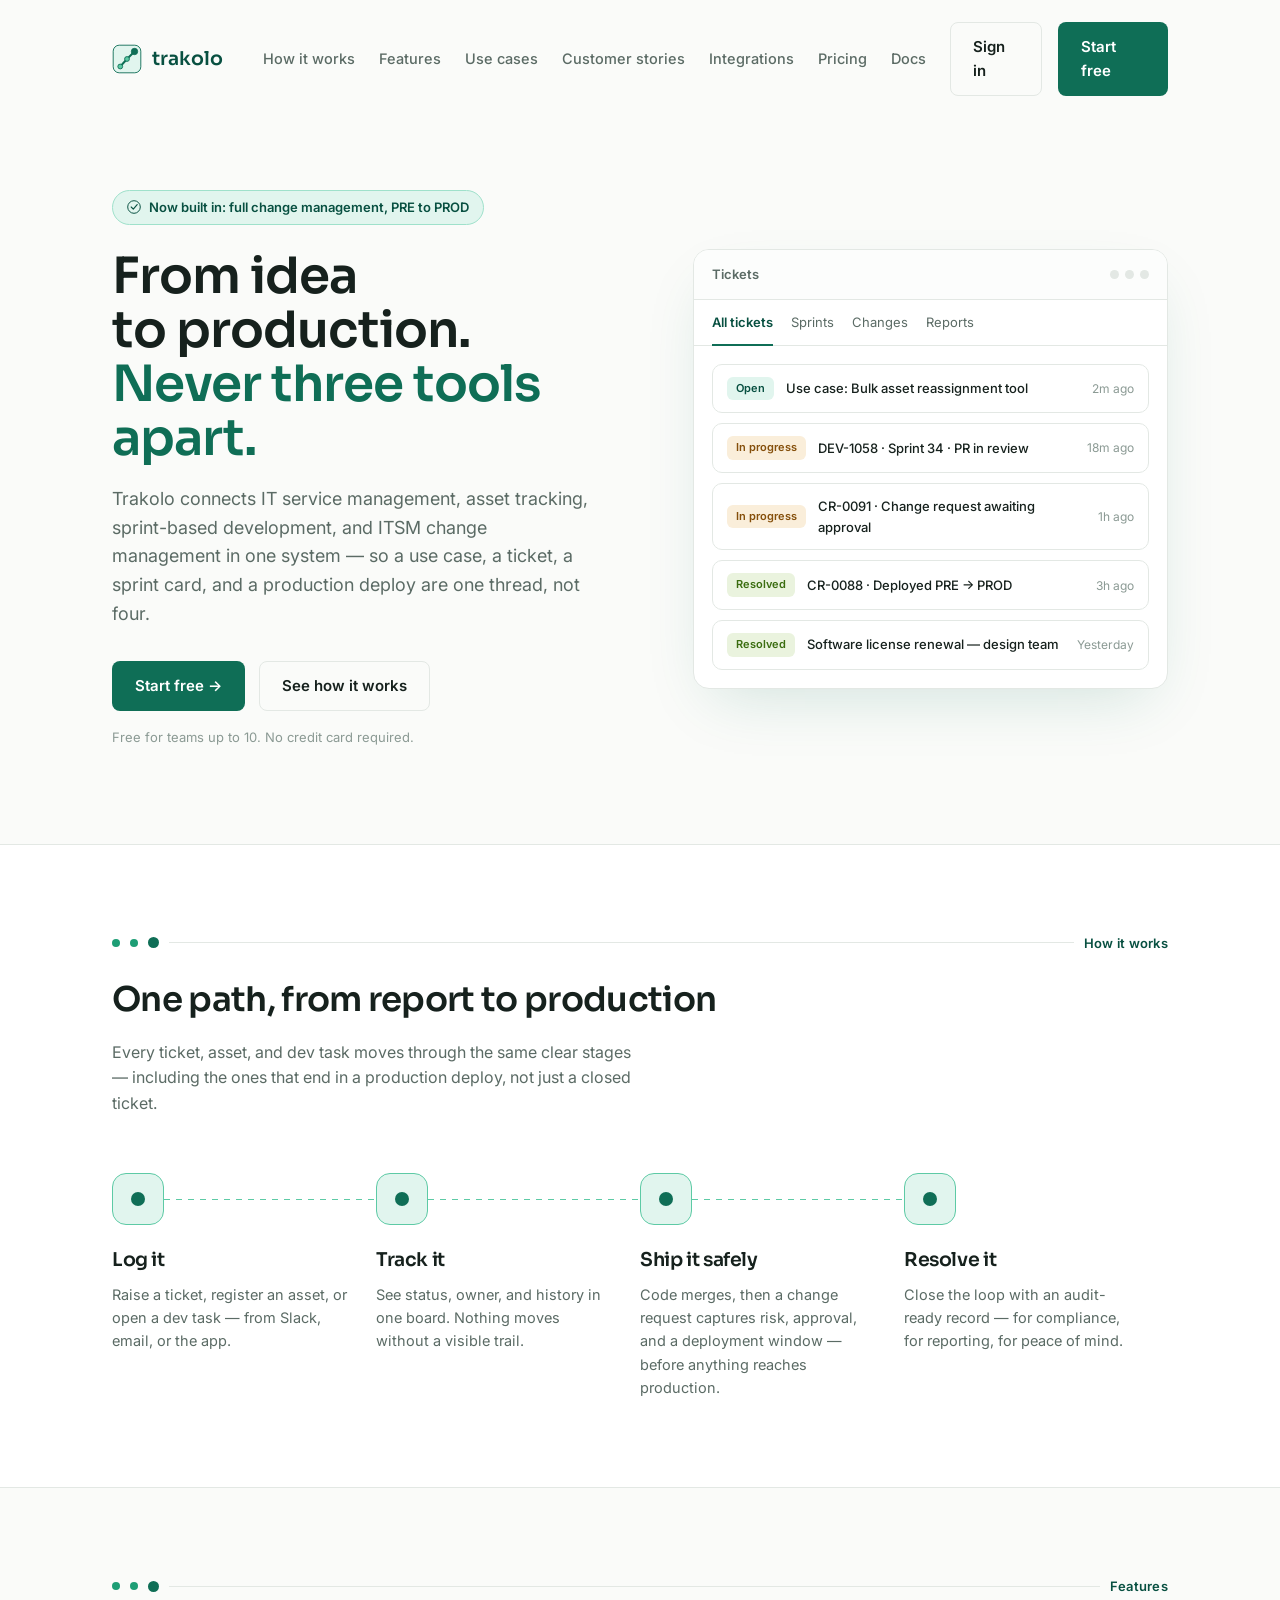
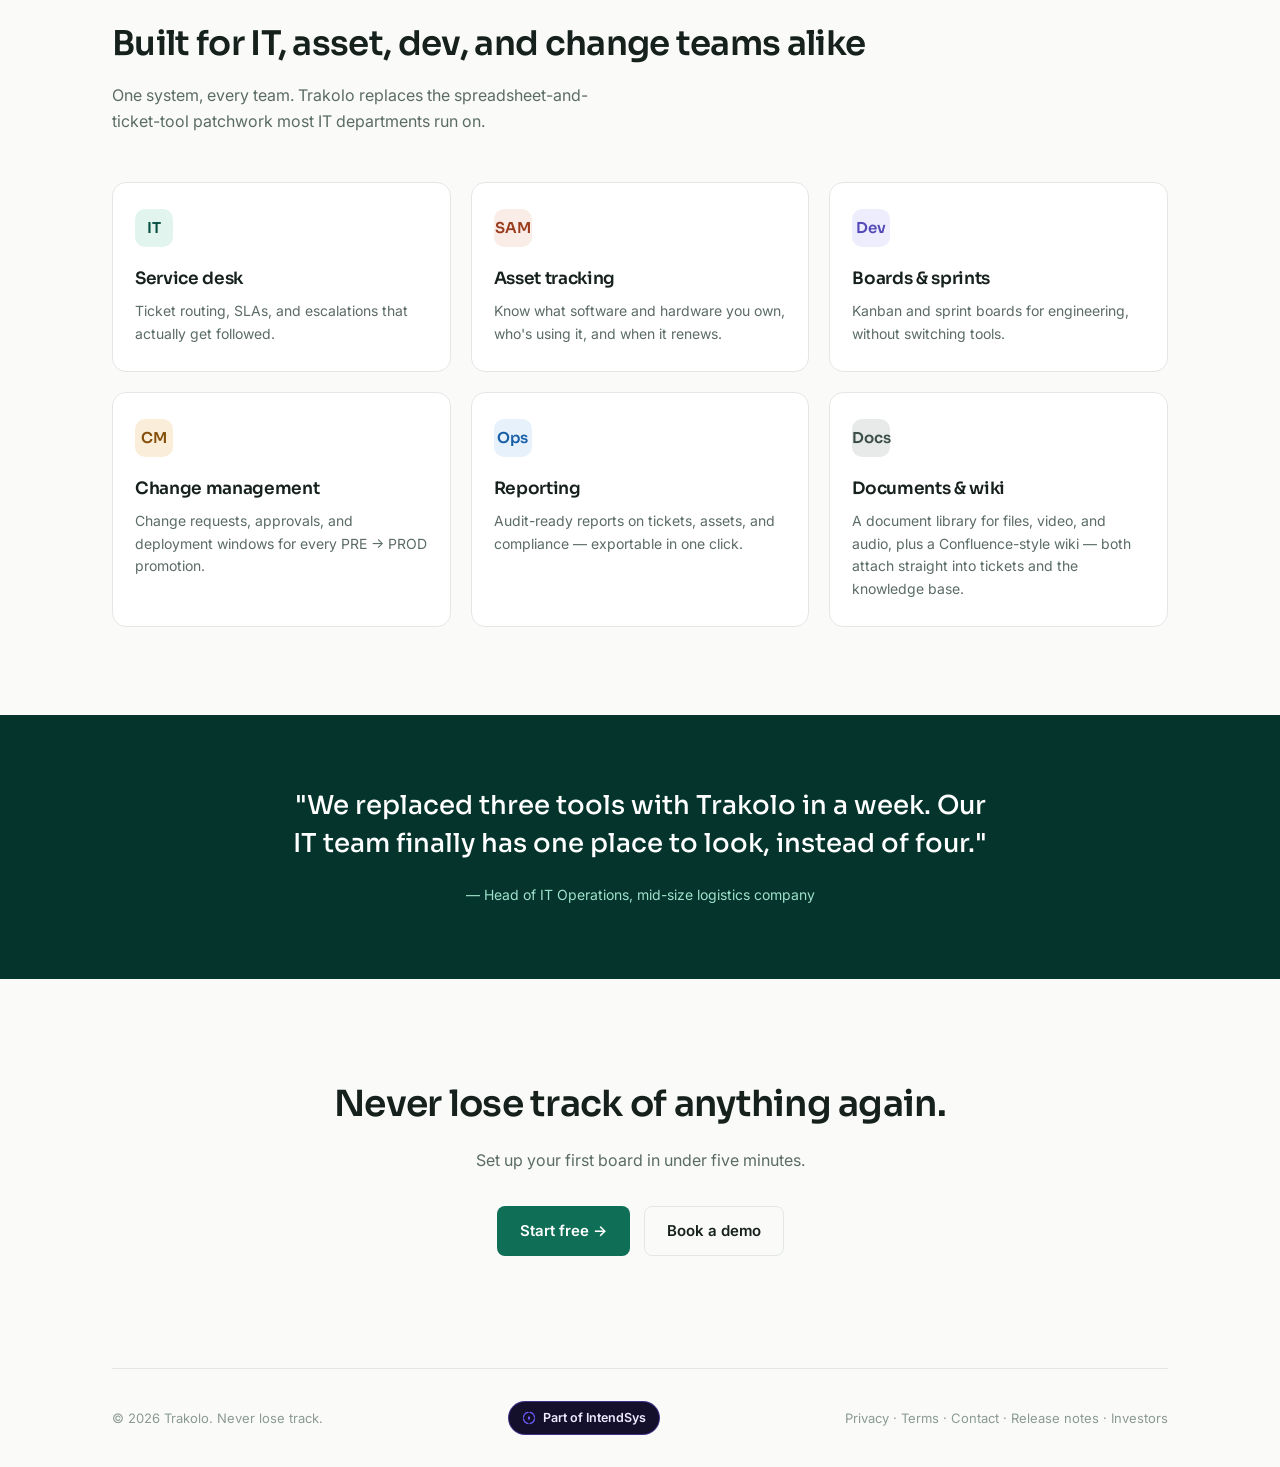
==== commit 3d54cc4e: "Update 'Part of IntendSys' badge to the new indigo/violet palette" ====
--- a/index.html
+++ b/index.html
@@ -186,10 +186,10 @@
   }
 
   /* Parent-company badge — intentionally kept in IntendSys's own palette
-     (navy/electric-blue/emerald), not Trakolo's teal. */
-  .intendsys-badge { display: inline-flex; align-items: center; gap: 7px; padding: 6px 13px; border-radius: 20px; background: #0F172A; color: #E8EFFE; font-weight: 600; font-size: 12.5px; border: 1px solid rgba(37,99,235,0.45); white-space: nowrap; }
+     (indigo/violet/emerald), not Trakolo's teal. */
+  .intendsys-badge { display: inline-flex; align-items: center; gap: 7px; padding: 6px 13px; border-radius: 20px; background: #14102B; color: #EEEAFF; font-weight: 600; font-size: 12.5px; border: 1px solid rgba(109,93,252,0.45); white-space: nowrap; }
   .intendsys-badge:hover { border-color: #10B981; color: #fff; }
-  .intendsys-badge svg { width: 14px; height: 14px; color: #2563EB; flex-shrink: 0; }
+  .intendsys-badge svg { width: 14px; height: 14px; color: #6D5DFC; flex-shrink: 0; }
 
   /* Nav collapses to the hamburger menu well before the full link set would
      run out of room and wrap mid-link — intentionally wider than the
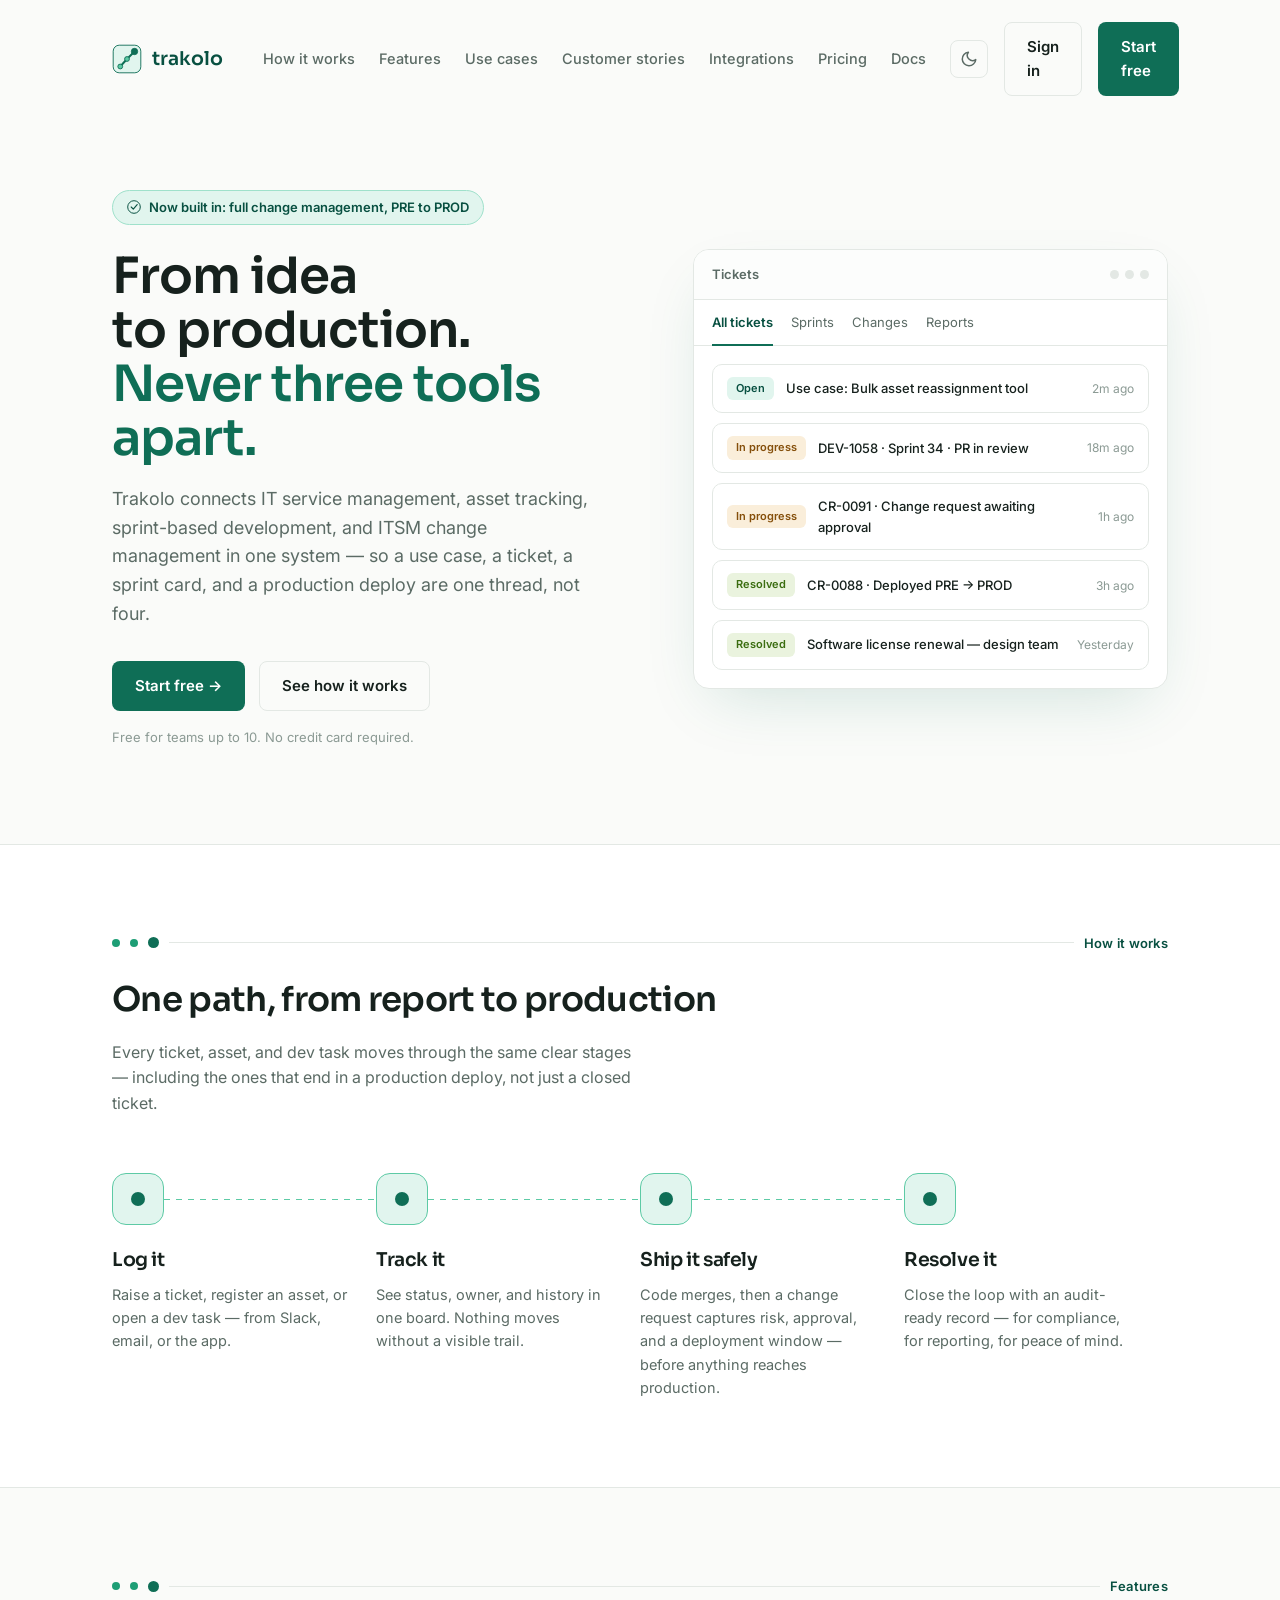
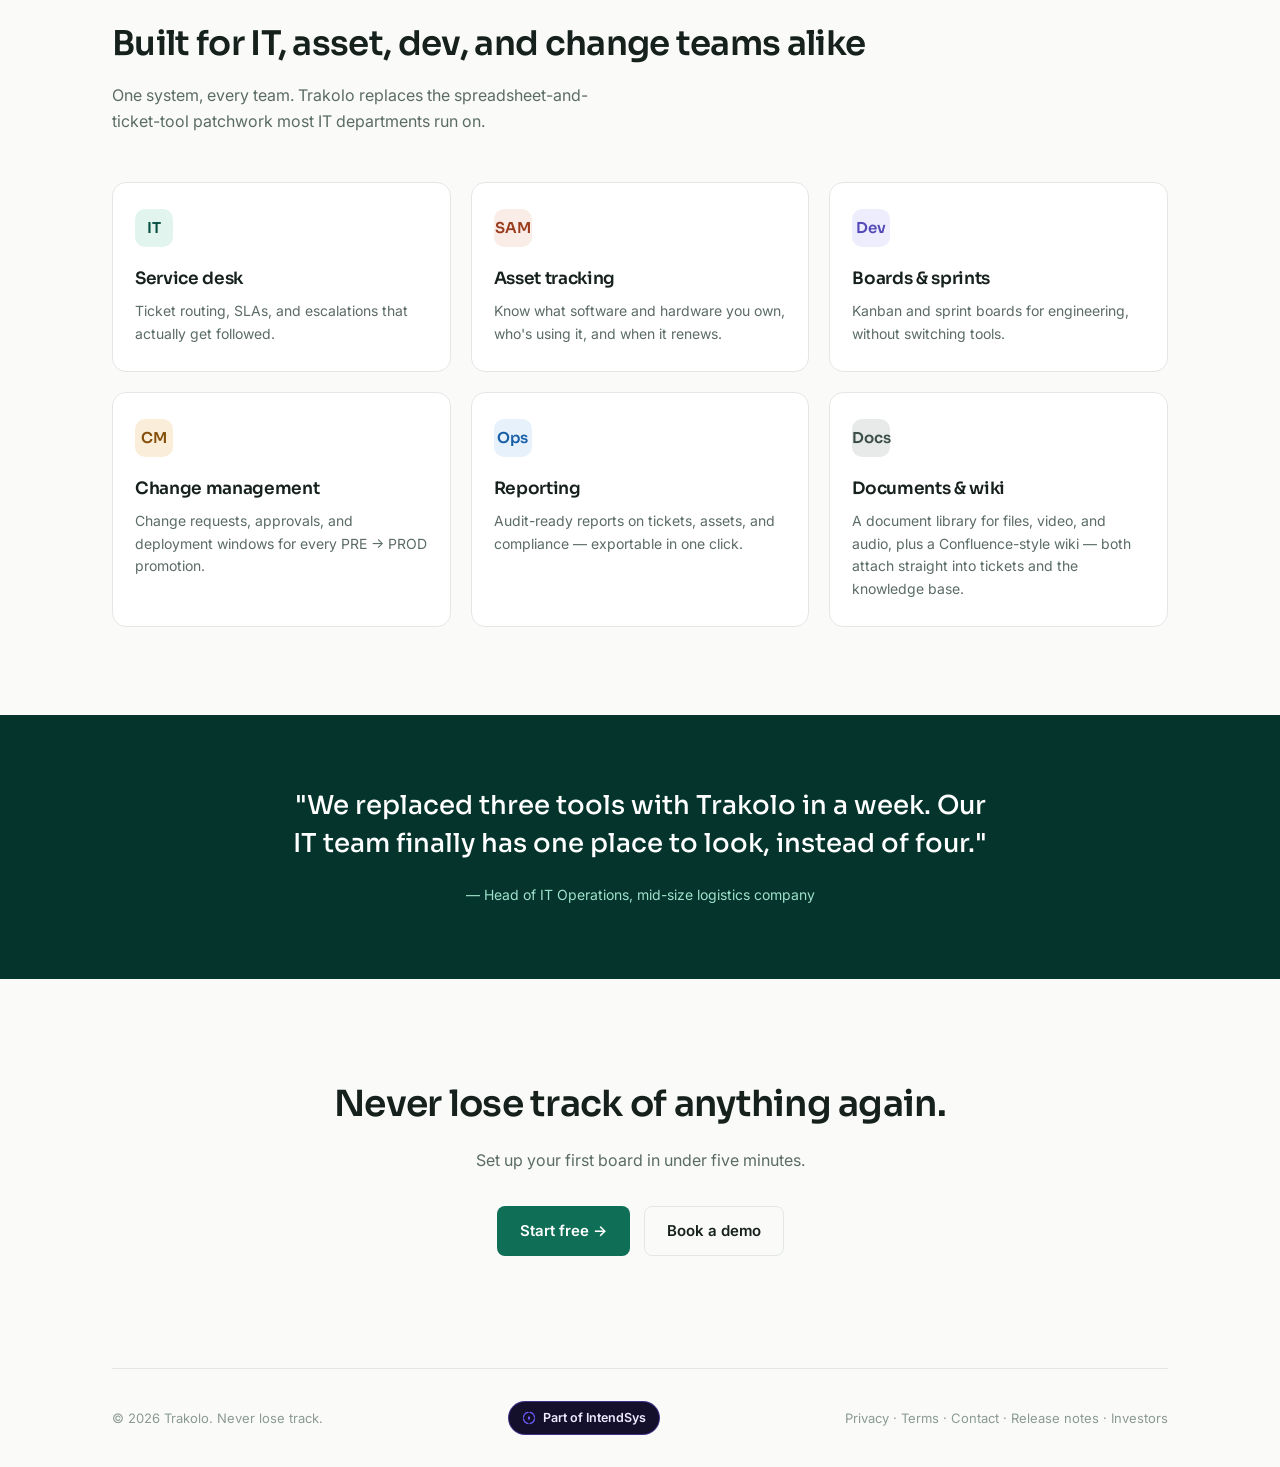
==== commit 8fac0437: "Add dark mode toggle across all pages Adds a persistent light/dark theme toggle to the nav on every " ====
--- a/index.html
+++ b/index.html
@@ -4,6 +4,13 @@
 <meta charset="UTF-8">
 <meta name="viewport" content="width=device-width, initial-scale=1.0">
 <title>Trakolo — Never lose track</title>
+<script>
+(function(){
+  var stored = localStorage.getItem('trakolo-theme');
+  var theme = stored || (window.matchMedia('(prefers-color-scheme: dark)').matches ? 'dark' : 'light');
+  document.documentElement.setAttribute('data-theme', theme);
+})();
+</script>
 <link rel="preconnect" href="https://fonts.googleapis.com">
 <link rel="stylesheet" href="https://fonts.googleapis.com/css2?family=Sora:wght@500;600;700&family=Inter:wght@400;500;600&display=swap">
 <style>
@@ -23,6 +30,16 @@
     --teal-50: #E1F5EE;
     --coral: #D85A30;
   }
+  :root[data-theme="dark"] {
+    --ink: #E7EFEB;
+    --ink-soft: #A9B9B2;
+    --ink-faint: #74857D;
+    --paper: #0B1512;
+    --panel: #12201C;
+    --line: #23342C;
+    --teal-50: #16332B;
+    --teal-800: #5FD1A8;
+  }
   * { box-sizing: border-box; margin: 0; padding: 0; }
   html { scroll-behavior: smooth; }
   @media (prefers-reduced-motion: reduce) {
@@ -61,6 +78,17 @@
   .nav-toggle { display: none; background: none; border: 1px solid var(--line); border-radius: 8px; font-size: 18px; line-height: 1; width: 40px; height: 40px; align-items: center; justify-content: center; cursor: pointer; color: var(--ink); }
   .nav-signin-mobile { display: none; }
 
+  .theme-toggle {
+    display: inline-flex; align-items: center; justify-content: center;
+    width: 38px; height: 38px; border-radius: 8px; flex-shrink: 0;
+    border: 1.5px solid var(--line); background: transparent; color: var(--ink-soft); cursor: pointer;
+  }
+  .theme-toggle:hover { border-color: var(--teal-600); color: var(--teal-600); }
+  .theme-toggle .icon-moon { display: block; }
+  .theme-toggle .icon-sun { display: none; }
+  [data-theme="dark"] .theme-toggle .icon-moon { display: none; }
+  [data-theme="dark"] .theme-toggle .icon-sun { display: block; }
+
   /* Hero */
   .hero {
     padding: 72px 0 96px;
@@ -109,6 +137,17 @@
   .badge-done { background: #EAF3DE; color: #3B6D11; }
   .mock-row .title { flex: 1; color: var(--ink); font-weight: 500; }
   .mock-row .meta { color: var(--ink-faint); font-size: 12px; }
+  [data-theme="dark"] .mock-header { background: #182420; }
+  [data-theme="dark"] .hero-visual { box-shadow: 0 24px 60px -20px rgba(0, 0, 0, 0.45); }
+  [data-theme="dark"] .badge-progress,
+  [data-theme="dark"] .badge-done,
+  [data-theme="dark"] .fi-coral,
+  [data-theme="dark"] .fi-purple,
+  [data-theme="dark"] .fi-blue,
+  [data-theme="dark"] .fi-amber,
+  [data-theme="dark"] .fi-slate {
+    filter: brightness(0.82) saturate(0.85);
+  }
 
   /* Path signature divider */
   .path-track {
@@ -237,6 +276,10 @@
     </div>
     <button class="nav-toggle" aria-label="Toggle menu" aria-expanded="false">☰</button>
     <div class="nav-actions">
+      <button class="theme-toggle" id="themeToggle" type="button" aria-label="Toggle dark mode">
+        <svg class="icon-sun" width="18" height="18" viewBox="0 0 24 24" fill="none" stroke="currentColor" stroke-width="2" stroke-linecap="round" stroke-linejoin="round"><circle cx="12" cy="12" r="4"/><path d="M12 2v2M12 20v2M4.93 4.93l1.41 1.41M17.66 17.66l1.41 1.41M2 12h2M20 12h2M6.34 17.66l-1.41 1.41M19.07 4.93l-1.41 1.41"/></svg>
+        <svg class="icon-moon" width="18" height="18" viewBox="0 0 24 24" fill="none" stroke="currentColor" stroke-width="2" stroke-linecap="round" stroke-linejoin="round"><path d="M21 12.79A9 9 0 1 1 11.21 3 7 7 0 0 0 21 12.79Z"/></svg>
+      </button>
       <a href="https://portal.trakolo.com/login" class="btn btn-ghost">Sign in</a>
       <a href="https://portal.trakolo.com/login" class="btn btn-primary">Start free</a>
     </div>
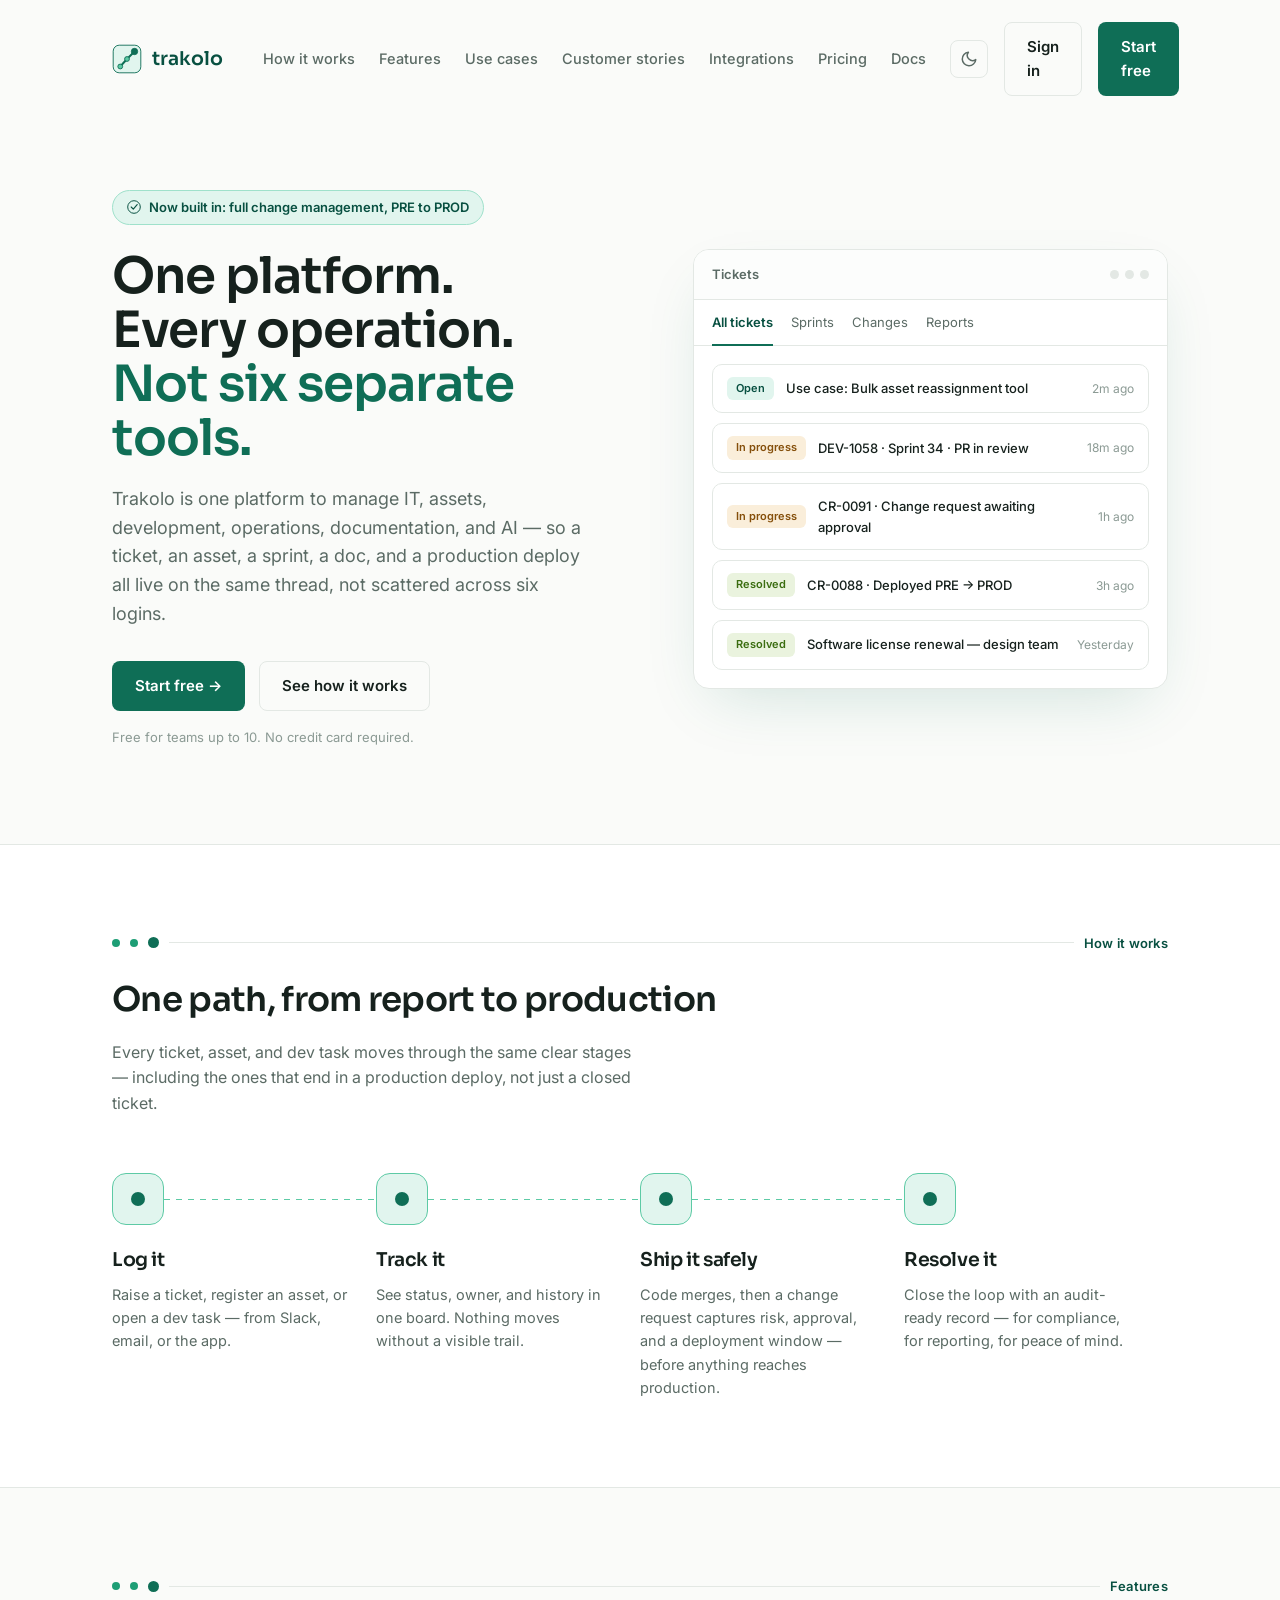
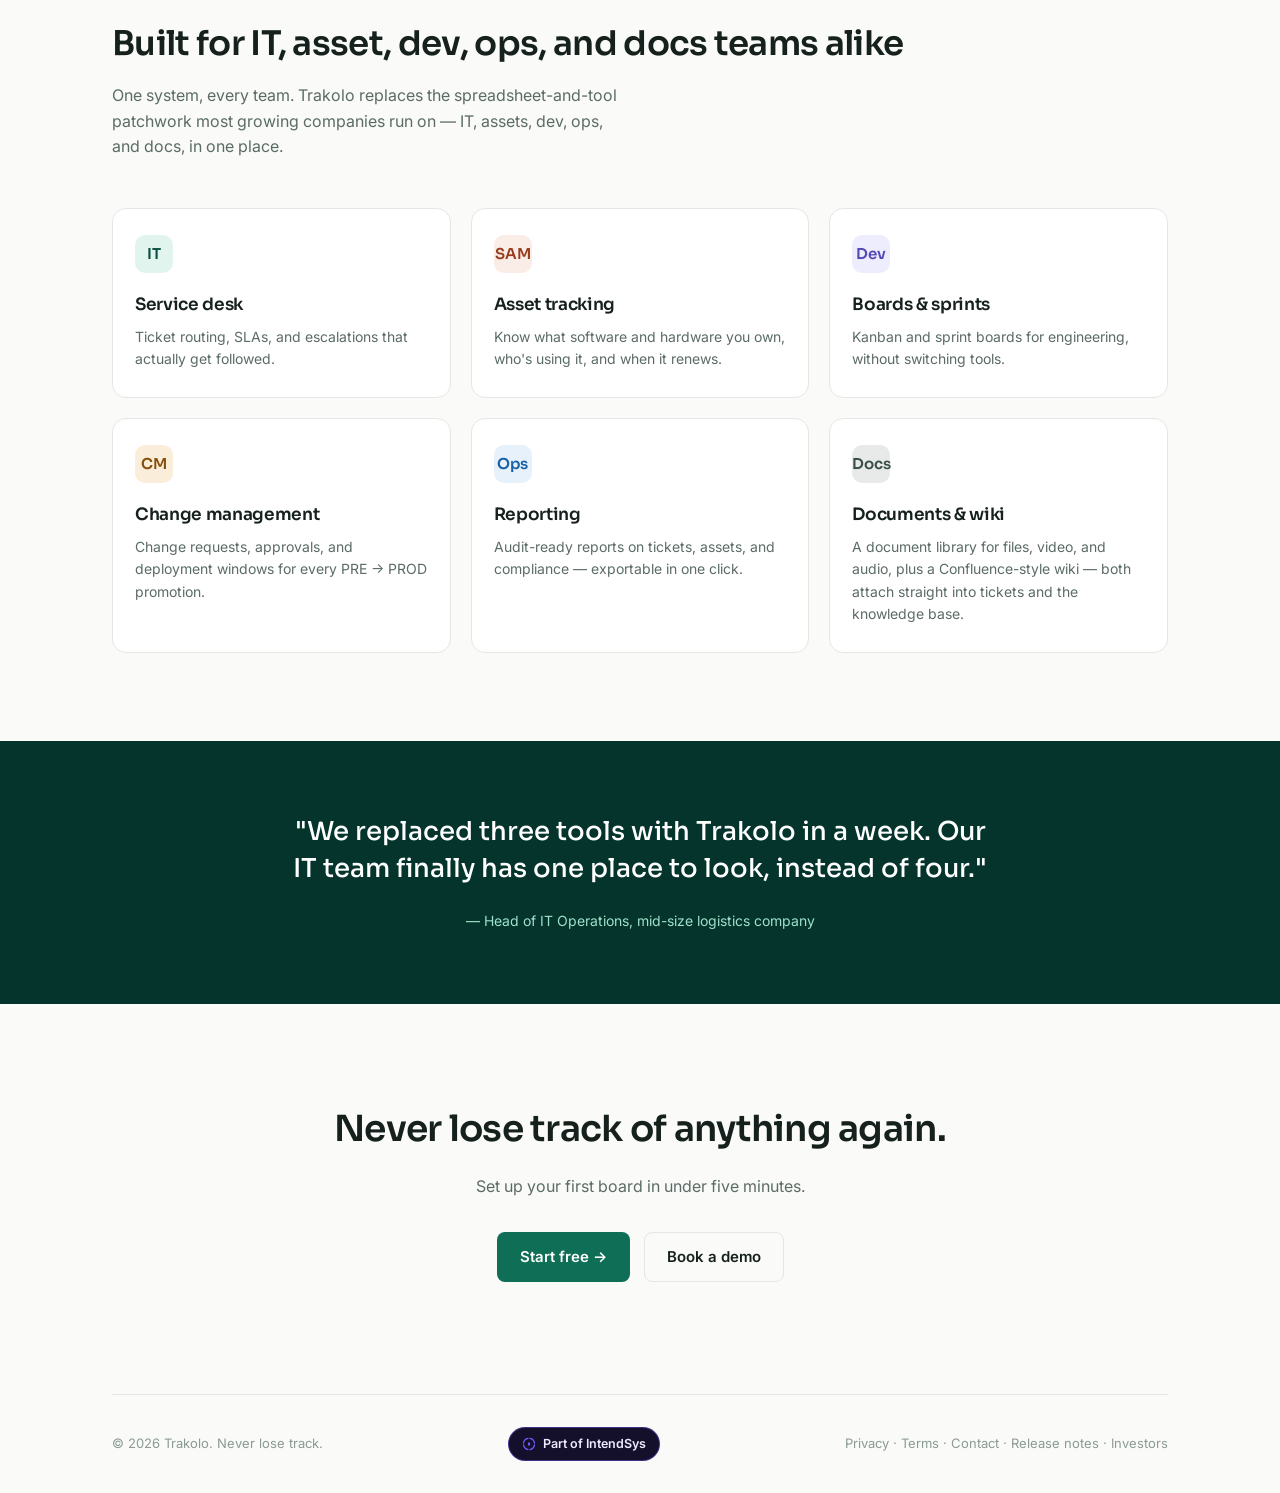
==== commit 107eeb74: "Reposition homepage copy around the unified platform, not ITSM-first The hero and Features header le" ====
--- a/index.html
+++ b/index.html
@@ -293,8 +293,8 @@
         <svg width="14" height="14" viewBox="0 0 200 200"><circle cx="100" cy="100" r="90" fill="none" stroke="#085041" stroke-width="14"/><path d="M60,100 L90,130 L145,65" fill="none" stroke="#085041" stroke-width="16" stroke-linecap="round" stroke-linejoin="round"/></svg>
         Now built in: full change management, PRE to PROD
       </div>
-      <h1>From idea<br>to production.<br><span>Never three tools apart.</span></h1>
-      <p class="lead">Trakolo connects IT service management, asset tracking, sprint-based development, and ITSM change management in one system — so a use case, a ticket, a sprint card, and a production deploy are one thread, not four.</p>
+      <h1>One platform.<br>Every operation.<br><span>Not six separate tools.</span></h1>
+      <p class="lead">Trakolo is one platform to manage IT, assets, development, operations, documentation, and AI — so a ticket, an asset, a sprint, a doc, and a production deploy all live on the same thread, not scattered across six logins.</p>
       <div class="hero-actions">
         <a href="https://portal.trakolo.com/login" class="btn btn-primary">Start free →</a>
         <a href="how-it-works.html" class="btn btn-ghost">See how it works</a>
@@ -369,8 +369,8 @@
       <div class="rule"></div>
       <span class="tag">Features</span>
     </div>
-    <h2>Built for IT, asset, dev, and change teams alike</h2>
-    <p>One system, every team. Trakolo replaces the spreadsheet-and-ticket-tool patchwork most IT departments run on.</p>
+    <h2>Built for IT, asset, dev, ops, and docs teams alike</h2>
+    <p>One system, every team. Trakolo replaces the spreadsheet-and-tool patchwork most growing companies run on — IT, assets, dev, ops, and docs, in one place.</p>
 
     <div class="feature-grid">
       <div class="feature-card">
